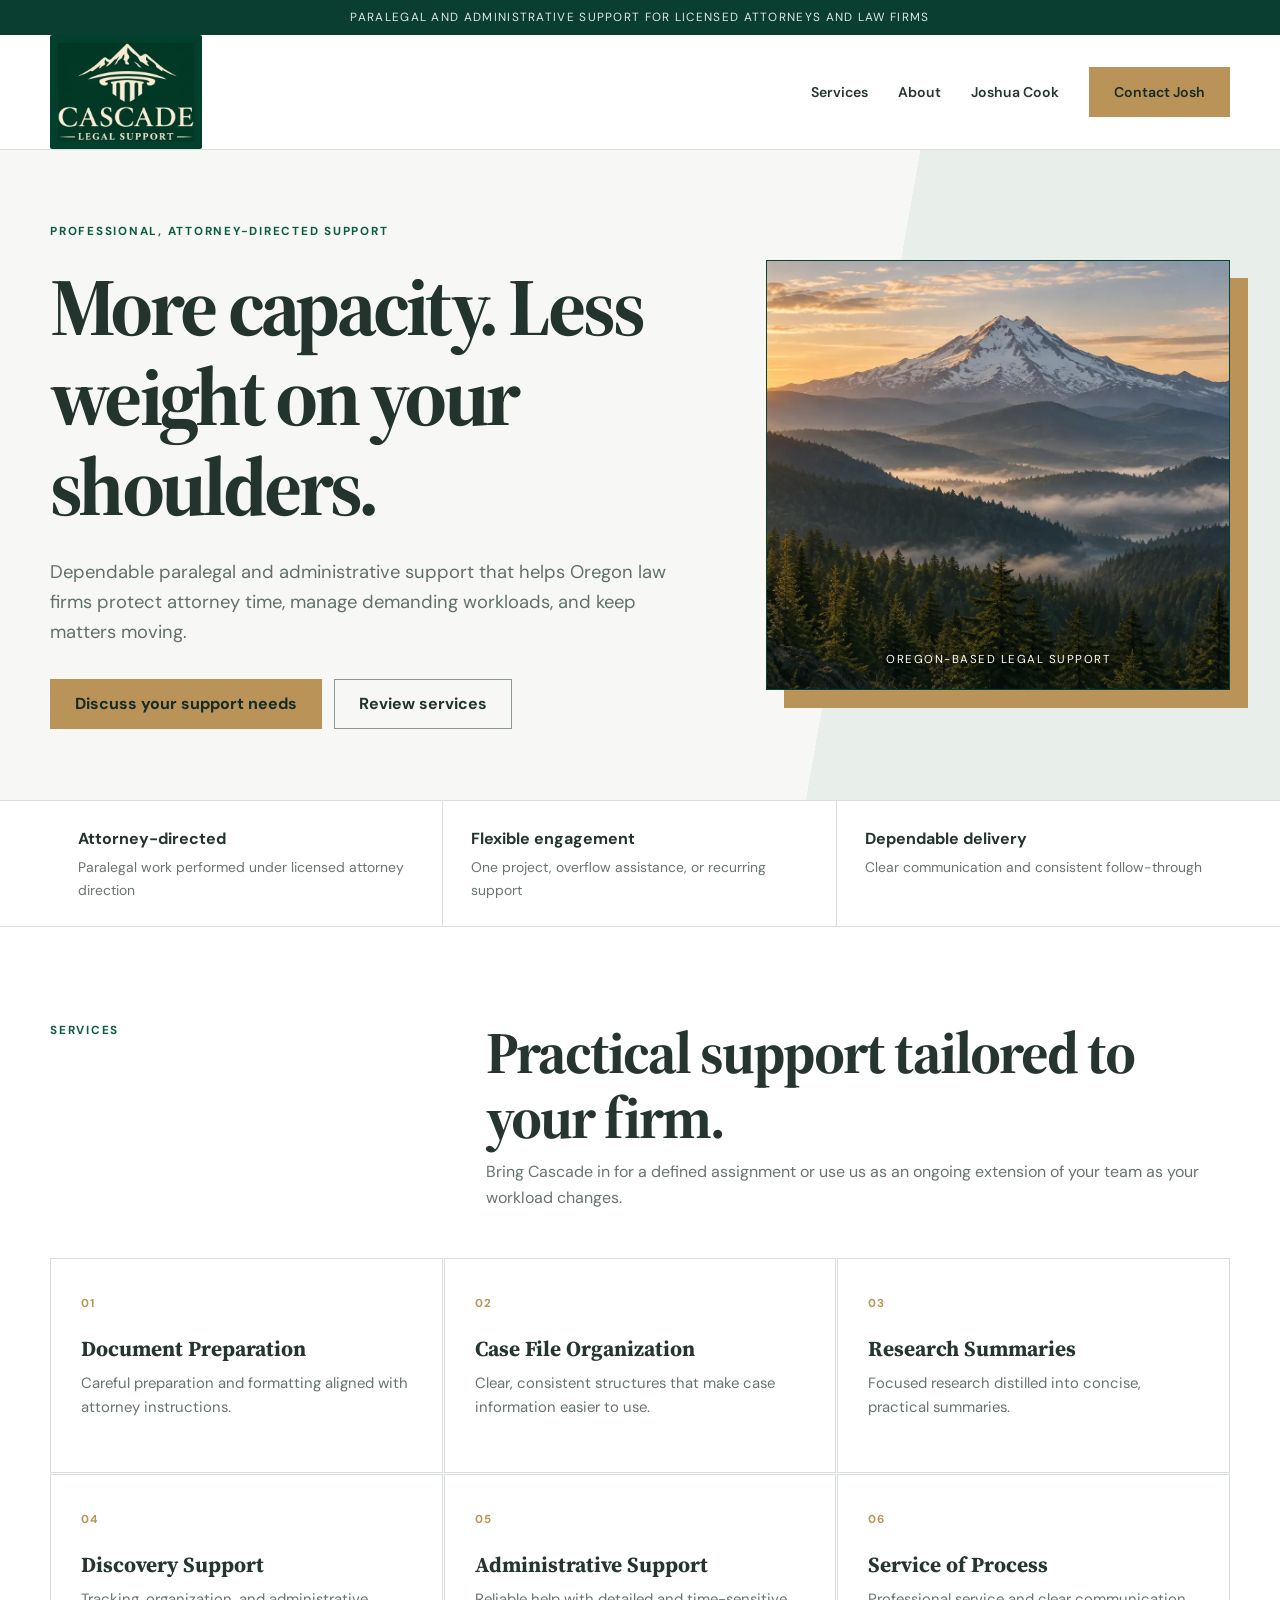
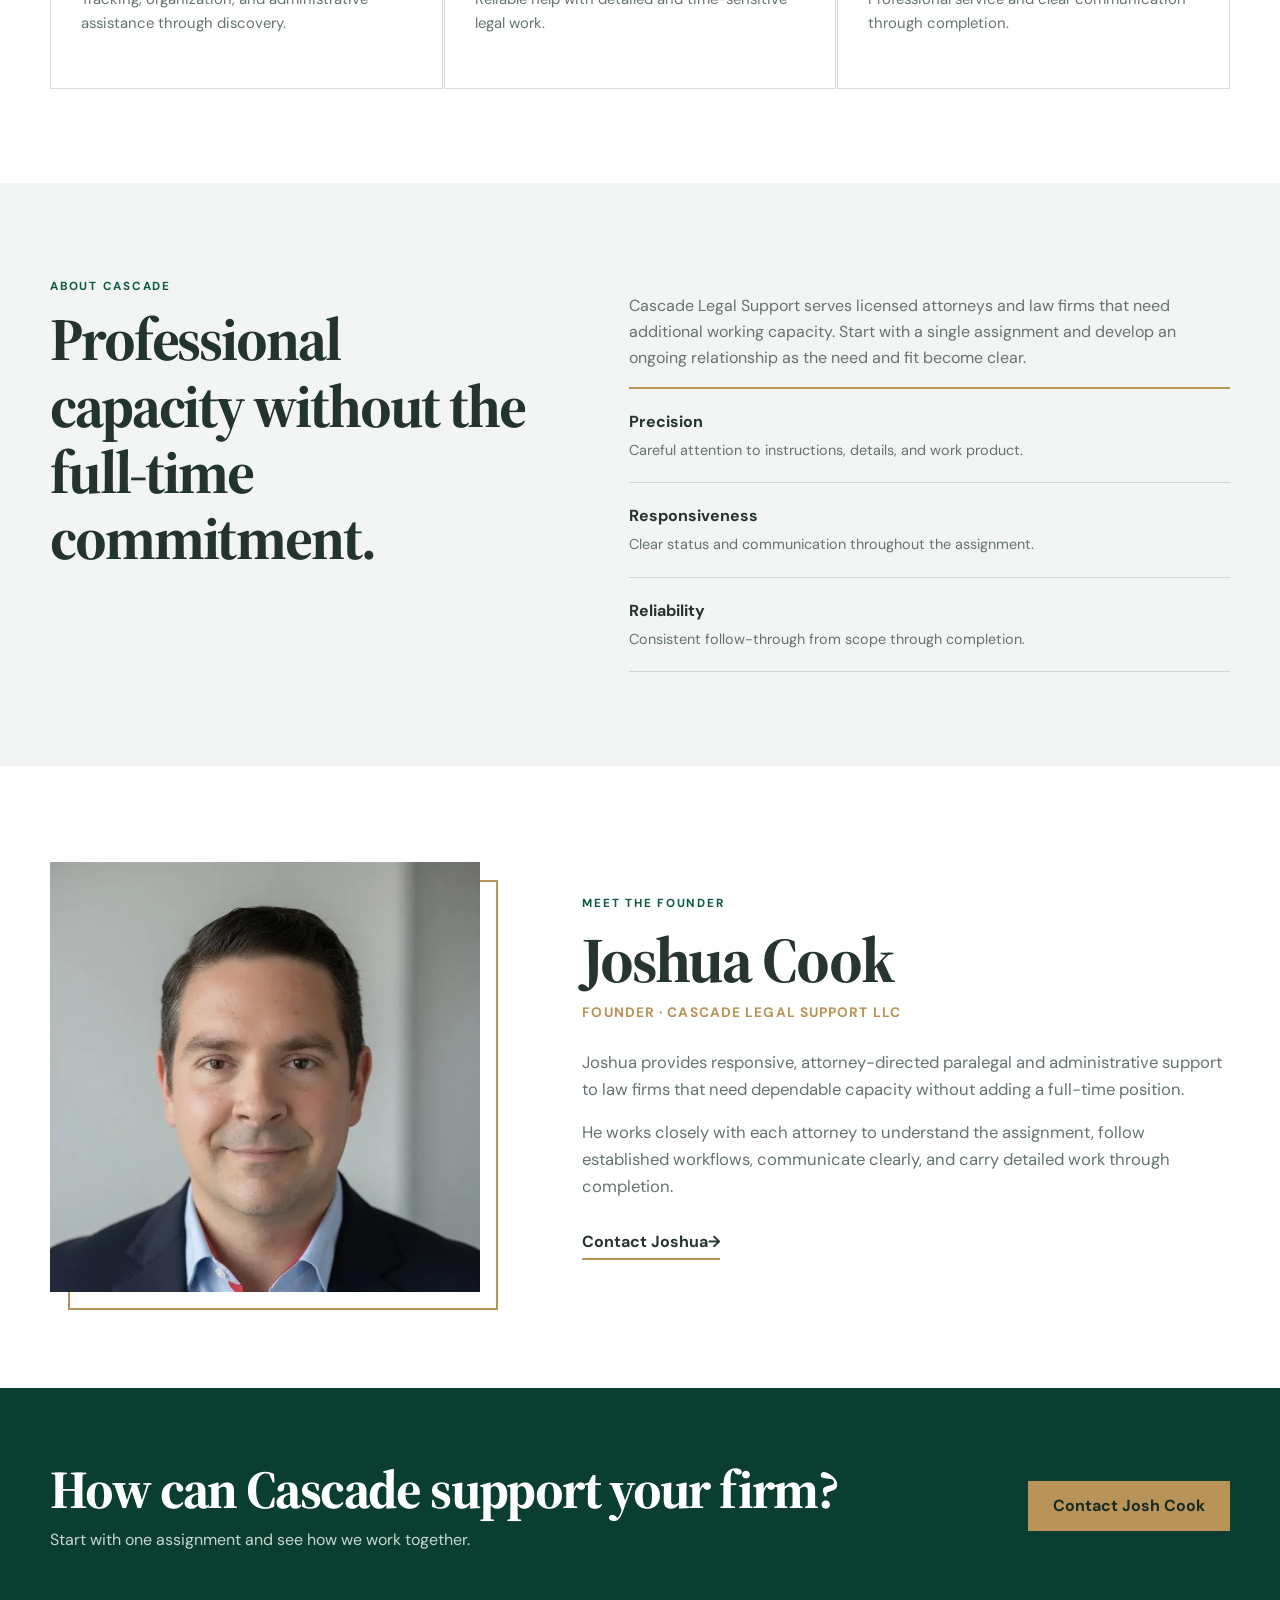
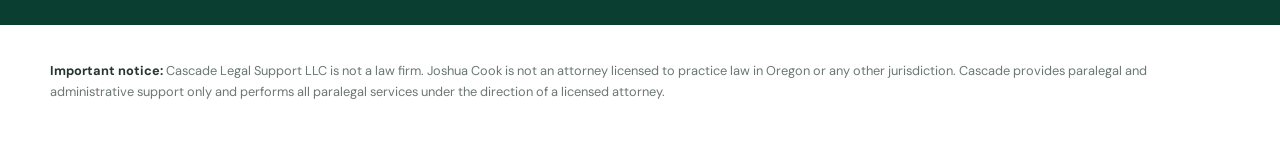
==== index.html @ 1d8ca2cd "Add files via upload" ====
<!doctype html>
<html lang="en">
<head>
  <meta charset="utf-8">
  <meta name="viewport" content="width=device-width,initial-scale=1">
  <title>Cascade Legal Support | Oregon Paralegal Support</title>
  <meta name="description" content="Dependable paralegal and administrative support for licensed Oregon attorneys and law firms.">
  <link rel="icon" type="image/webp" href="assets/cascade-original-logo-cropped.webp">
  <link rel="stylesheet" href="fresh.css?v=20260924b">
</head>
<body class="t1 production" data-theme="1">
  <div id="app"></div>
  <script src="fresh.js?v=20260924b"></script>
</body>
</html>
---- fresh.css ----
@import url('https://fonts.googleapis.com/css2?family=DM+Sans:wght@400;500;600;700&family=Manrope:wght@400;500;600;700&family=Merriweather:wght@400;700&family=Source+Serif+4:opsz,wght@8..60,500;600&display=swap');
*{box-sizing:border-box}html{scroll-behavior:smooth}body{margin:0;background:var(--bg);color:var(--ink);font:16px/1.62 var(--sans);-webkit-font-smoothing:antialiased}.wrap{width:min(1180px,calc(100% - 44px));margin:auto}a{color:inherit}.picker{position:fixed;z-index:50;right:18px;bottom:18px;display:flex;gap:3px;padding:6px;background:#fff;border:1px solid #cfd7d3;box-shadow:0 10px 28px #162b2430}.picker a{width:35px;height:35px;display:grid;place-items:center;text-decoration:none;font-size:.75rem;font-weight:700;color:#26332f}.picker .active{background:var(--accent);color:var(--buttonText)}.topline{background:var(--top);color:var(--topText);font-size:.74rem;letter-spacing:.11em;text-transform:uppercase;text-align:center;padding:8px 16px}.site-header{background:var(--header);color:var(--headerText);border-bottom:1px solid var(--line)}nav{min-height:102px;display:flex;align-items:center;justify-content:space-between;gap:32px}.brand{display:flex;align-items:center;gap:16px;text-decoration:none}.brand img{width:78px;height:76px;object-fit:cover;display:block}.brand-copy strong{display:block;font:600 1.22rem/1.1 var(--serif);letter-spacing:-.01em}.brand-copy span{display:block;margin-top:5px;font-size:.67rem;letter-spacing:.13em;text-transform:uppercase;color:var(--brandSub)}.navlinks{display:flex;align-items:center;gap:30px}.navlinks a{text-decoration:none;font-size:.88rem;font-weight:600}.button{display:inline-flex;align-items:center;justify-content:center;min-height:50px;padding:0 24px;background:var(--accent);color:var(--buttonText);text-decoration:none;font-weight:700;border:1px solid var(--accent);border-radius:var(--radius)}.button.secondary{background:transparent;color:inherit;border-color:var(--secondaryBorder)}.hero{position:relative;overflow:hidden;background:var(--hero);color:var(--heroText);border-bottom:1px solid var(--line)}.hero-grid{min-height:650px;display:grid;grid-template-columns:1.16fr .84fr;gap:76px;align-items:center}.eyebrow{font-size:.73rem;letter-spacing:.15em;text-transform:uppercase;font-weight:700;color:var(--eyebrow)}h1,h2,h3{margin:0;line-height:1.1}h1,h2{font-family:var(--serif)}h1{font-size:clamp(3.1rem,6.4vw,6rem);letter-spacing:-.045em;margin:20px 0 27px;max-width:830px}.hero-copy p{font-size:1.15rem;color:var(--heroMuted);max-width:650px;margin:0 0 31px}.actions{display:flex;gap:12px;flex-wrap:wrap}.brand-panel{position:relative;background:var(--panel);border:1px solid var(--panelBorder);min-height:430px;display:flex;align-items:center;justify-content:center;padding:45px;border-radius:var(--panelRadius);box-shadow:var(--panelShadow)}.brand-panel img{width:min(310px,85%);height:auto;display:block;box-shadow:var(--logoShadow)}.brand-panel:after{content:var(--panelLabel);position:absolute;left:26px;right:26px;bottom:20px;text-align:center;color:var(--panelText);font-size:.72rem;letter-spacing:.13em;text-transform:uppercase}.trust{background:var(--trustBg);color:var(--trustText);border-bottom:1px solid var(--line)}.trust-grid{display:grid;grid-template-columns:repeat(3,1fr)}.trust-item{padding:25px 28px;border-right:1px solid var(--trustLine)}.trust-item:last-child{border:0}.trust-item strong{display:block;font-size:1rem}.trust-item span{display:block;margin-top:4px;font-size:.87rem;color:var(--trustMuted)}section.content{padding:94px 0}.section-head{display:grid;grid-template-columns:.66fr 1.34fr;gap:70px;margin-bottom:48px}.section-head h2{font-size:clamp(2.45rem,4.6vw,4.35rem);letter-spacing:-.035em}.section-head p{color:var(--muted);margin:8px 0 0}.services{display:grid;grid-template-columns:repeat(3,1fr);gap:var(--gap)}.service{background:var(--card);border:1px solid var(--cardBorder);padding:30px;min-height:215px;border-radius:var(--cardRadius);box-shadow:var(--cardShadow)}.service small{font-size:.72rem;font-weight:700;letter-spacing:.08em;color:var(--accent)}.service h3{font-family:var(--serif);font-size:1.34rem;margin:22px 0 10px}.service p{margin:0;color:var(--muted);font-size:.93rem}.about{background:var(--aboutBg);color:var(--aboutText)}.about-grid{display:grid;grid-template-columns:.9fr 1.1fr;gap:88px;align-items:start}.about h2{font-size:clamp(2.55rem,4.7vw,4.45rem);letter-spacing:-.035em;margin-top:10px}.about p{color:var(--aboutMuted)}.principles{border-top:2px solid var(--accent)}.principle{padding:20px 0;border-bottom:1px solid var(--aboutLine)}.principle strong{display:block}.principle span{display:block;margin-top:4px;color:var(--aboutMuted);font-size:.9rem}.cta{background:var(--ctaBg);color:var(--ctaText);padding:72px 0}.cta-grid{display:grid;grid-template-columns:1fr auto;gap:50px;align-items:center}.cta h2{font-size:clamp(2.35rem,4.2vw,4.05rem);letter-spacing:-.03em}.cta p{color:var(--ctaMuted);margin:8px 0 0}footer{background:var(--footerBg);color:var(--footerText);padding:36px 0 60px;font-size:.8rem}footer strong{color:var(--footerStrong)}
body.t1{--sans:'DM Sans',sans-serif;--serif:'Source Serif 4',serif;--bg:#fff;--ink:#26352f;--muted:#66746f;--accent:#ba9358;--buttonText:#152b24;--top:#0a3e30;--topText:#dbe8e3;--header:#fff;--headerText:#26352f;--brandSub:#64736d;--line:#d9e0dc;--hero:linear-gradient(100deg,#f7f8f6 0 66%,#e8efeb 66%);--heroText:#23332d;--heroMuted:#61706b;--eyebrow:#0b5b45;--secondaryBorder:#8a9792;--panel:#0a3e30;--panelBorder:#0a3e30;--panelText:#dbe6e1;--panelRadius:0;--panelShadow:18px 18px 0 #ba9358;--logoShadow:none;--panelLabel:'Oregon-based legal support';--trustBg:#fff;--trustText:#23332d;--trustMuted:#68756f;--trustLine:#d9e0dc;--gap:1px;--card:#fff;--cardBorder:#d8dfdb;--cardRadius:0;--cardShadow:none;--aboutBg:#f2f5f3;--aboutText:#23332d;--aboutMuted:#65736d;--aboutLine:#ced8d3;--ctaBg:#0a3e30;--ctaText:#fff;--ctaMuted:#c7d8d1;--footerBg:#fff;--footerText:#6b7772;--footerStrong:#26352f}
body.t2{--sans:'Manrope',sans-serif;--serif:'Merriweather',serif;--bg:#f7f5ef;--ink:#293536;--muted:#687576;--accent:#c46f3f;--buttonText:#fff;--top:#27383b;--topText:#e7eceb;--header:#f7f5ef;--headerText:#293536;--brandSub:#6d7978;--line:#d7d5cd;--hero:#f7f5ef;--heroText:#293536;--heroMuted:#687576;--eyebrow:#a4512e;--secondaryBorder:#687576;--panel:#e3ebe7;--panelBorder:#c7d3cd;--panelText:#465b56;--panelRadius:120px 120px 8px 8px;--panelShadow:none;--logoShadow:0 22px 48px #29353622;--panelLabel:'Rooted in the Northwest';--trustBg:#27383b;--trustText:#fff;--trustMuted:#cbd5d3;--trustLine:#536264;--gap:18px;--card:#fff;--cardBorder:#dddcd5;--cardRadius:10px;--cardShadow:0 9px 25px #2836370b;--aboutBg:#e3ebe7;--aboutText:#293536;--aboutMuted:#5e706b;--aboutLine:#bbc9c3;--ctaBg:#c46f3f;--ctaText:#fff;--ctaMuted:#f4ddd1;--footerBg:#f7f5ef;--footerText:#6b7774;--footerStrong:#293536}
body.t3{--sans:'DM Sans',sans-serif;--serif:'Merriweather',serif;--bg:#fff;--ink:#182d40;--muted:#657483;--accent:#2d678e;--buttonText:#fff;--top:#162c40;--topText:#d9e5ee;--header:#fff;--headerText:#182d40;--brandSub:#687988;--line:#d7e0e6;--hero:linear-gradient(135deg,#eef4f7 0%,#fff 72%);--heroText:#182d40;--heroMuted:#607383;--eyebrow:#2d678e;--secondaryBorder:#7e909e;--panel:#fff;--panelBorder:#ccd9e1;--panelText:#617585;--panelRadius:4px;--panelShadow:0 22px 55px #18364e1b;--logoShadow:none;--panelLabel:'Clear guidance. Reliable follow-through.';--trustBg:#162c40;--trustText:#fff;--trustMuted:#c5d4df;--trustLine:#405466;--gap:16px;--card:#fff;--cardBorder:#d3dfe6;--cardRadius:4px;--cardShadow:none;--aboutBg:#eef4f7;--aboutText:#182d40;--aboutMuted:#607383;--aboutLine:#cad9e2;--ctaBg:#2d678e;--ctaText:#fff;--ctaMuted:#d2e3ed;--footerBg:#fff;--footerText:#677785;--footerStrong:#182d40}
body.t4{--sans:'Manrope',sans-serif;--serif:'Source Serif 4',serif;--bg:#fafafa;--ink:#252b2b;--muted:#68706f;--accent:#126453;--buttonText:#fff;--top:#202625;--topText:#e1e5e3;--header:#fff;--headerText:#252b2b;--brandSub:#69716f;--line:#dcdedd;--hero:#fff;--heroText:#252b2b;--heroMuted:#69716f;--eyebrow:#126453;--secondaryBorder:#7a8280;--panel:#f0f2f1;--panelBorder:#d8dcda;--panelText:#53605c;--panelRadius:0;--panelShadow:none;--logoShadow:0 0 0 18px #fff,0 0 0 19px #ced5d1;--panelLabel:'Independent support for licensed attorneys';--trustBg:#f0f2f1;--trustText:#283230;--trustMuted:#66716e;--trustLine:#d4d9d6;--gap:0;--card:#fff;--cardBorder:#d9dddb;--cardRadius:0;--cardShadow:none;--aboutBg:#202625;--aboutText:#fff;--aboutMuted:#c6ceca;--aboutLine:#4d5653;--ctaBg:#126453;--ctaText:#fff;--ctaMuted:#c7dfd8;--footerBg:#fff;--footerText:#69716f;--footerStrong:#252b2b}
body.t5{--sans:'DM Sans',sans-serif;--serif:'Merriweather',serif;--bg:#fffaf0;--ink:#40392f;--muted:#746c60;--accent:#a85b33;--buttonText:#fff;--top:#4a443a;--topText:#ede9e0;--header:#fffaf0;--headerText:#40392f;--brandSub:#756e63;--line:#ded7c9;--hero:linear-gradient(90deg,#fffaf0 0 58%,#ece2ce 58%);--heroText:#40392f;--heroMuted:#70685d;--eyebrow:#925033;--secondaryBorder:#8e8577;--panel:#4a443a;--panelBorder:#4a443a;--panelText:#ece6db;--panelRadius:2px;--panelShadow:14px 14px 0 #a85b33;--logoShadow:none;--panelLabel:'Serving Oregon law firms';--trustBg:#fffaf0;--trustText:#40392f;--trustMuted:#746c60;--trustLine:#ded7c9;--gap:15px;--card:#fff;--cardBorder:#ded7c9;--cardRadius:2px;--cardShadow:none;--aboutBg:#ece2ce;--aboutText:#40392f;--aboutMuted:#70685d;--aboutLine:#d0c3aa;--ctaBg:#4a443a;--ctaText:#fff;--ctaMuted:#ddd5c8;--footerBg:#fffaf0;--footerText:#746c60;--footerStrong:#40392f}
body.t6{--sans:'Manrope',sans-serif;--serif:'Source Serif 4',serif;--bg:#f4f6f5;--ink:#263734;--muted:#667671;--accent:#33765f;--buttonText:#fff;--top:#31433f;--topText:#e0e8e5;--header:#f4f6f5;--headerText:#263734;--brandSub:#697872;--line:#d5ddda;--hero:linear-gradient(145deg,#f4f6f5,#e6ece9);--heroText:#263734;--heroMuted:#657670;--eyebrow:#33765f;--secondaryBorder:#7e8e88;--panel:#d8e2dd;--panelBorder:#bdcbc4;--panelText:#536760;--panelRadius:50% 50% 3px 3px;--panelShadow:none;--logoShadow:0 20px 45px #26373425;--panelLabel:'Precision • responsiveness • discretion';--trustBg:#fff;--trustText:#263734;--trustMuted:#667671;--trustLine:#d8dfdc;--gap:20px;--card:#fff;--cardBorder:#d6dedb;--cardRadius:14px;--cardShadow:0 8px 20px #2637340b;--aboutBg:#31433f;--aboutText:#fff;--aboutMuted:#c8d4d0;--aboutLine:#60716c;--ctaBg:#33765f;--ctaText:#fff;--ctaMuted:#d2e2dc;--footerBg:#f4f6f5;--footerText:#667671;--footerStrong:#263734}
body.t7{--sans:'DM Sans',sans-serif;--serif:'Source Serif 4',serif;--bg:#fff;--ink:#1f2926;--muted:#65706c;--accent:#0b4838;--buttonText:#fff;--top:#0b4838;--topText:#dfe9e5;--header:#fff;--headerText:#1f2926;--brandSub:#67736f;--line:#d9deda;--hero:#fff;--heroText:#1f2926;--heroMuted:#65706c;--eyebrow:#0b4838;--secondaryBorder:#818a87;--panel:#fff;--panelBorder:#d9deda;--panelText:#65706c;--panelRadius:0;--panelShadow:none;--logoShadow:none;--panelLabel:'Cascade Legal Support LLC';--trustBg:#0b4838;--trustText:#fff;--trustMuted:#c9dad4;--trustLine:#3d6a5e;--gap:1px;--card:#fff;--cardBorder:#d9deda;--cardRadius:0;--cardShadow:none;--aboutBg:#f2f4f3;--aboutText:#1f2926;--aboutMuted:#65706c;--aboutLine:#d1d8d4;--ctaBg:#1f2926;--ctaText:#fff;--ctaMuted:#ccd3d0;--footerBg:#fff;--footerText:#65706c;--footerStrong:#1f2926}
body.t8{--sans:'Manrope',sans-serif;--serif:'Merriweather',serif;--bg:#f7f9fb;--ink:#20323b;--muted:#63737c;--accent:#285f79;--buttonText:#fff;--top:#173f4d;--topText:#dce9ee;--header:#fff;--headerText:#20323b;--brandSub:#687982;--line:#d2dde2;--hero:linear-gradient(135deg,#f7f9fb,#e8f0f3);--heroText:#20323b;--heroMuted:#60737d;--eyebrow:#285f79;--secondaryBorder:#718995;--panel:#dce9ee;--panelBorder:#afc5ce;--panelText:#fff;--panelRadius:5px;--panelShadow:16px 16px 0 #173f4d;--logoShadow:none;--panelLabel:'Mount Hood • Oregon';--trustBg:#173f4d;--trustText:#fff;--trustMuted:#c6d9e0;--trustLine:#446875;--gap:16px;--card:#fff;--cardBorder:#d1dde2;--cardRadius:5px;--cardShadow:0 10px 28px #173f4d0d;--aboutBg:#e8f0f3;--aboutText:#20323b;--aboutMuted:#60737d;--aboutLine:#c3d3da;--profileBg:#f7f9fb;--ctaBg:#285f79;--ctaText:#fff;--ctaMuted:#d6e7ee;--footerBg:#fff;--footerText:#687982;--footerStrong:#20323b}
body.t2 .hero-grid{grid-template-columns:1fr 1fr}body.t3 .hero-grid{grid-template-columns:1.05fr .95fr}body.t4 .hero-grid{grid-template-columns:1.35fr .65fr}body.t5 .hero-grid{grid-template-columns:1.1fr .9fr}body.t6 .hero-grid{grid-template-columns:1fr 1fr}body.t7 .hero-grid{grid-template-columns:1.3fr .7fr}body.t8 .hero-grid{grid-template-columns:1.05fr .95fr}body.t4 h1,body.t7 h1{font-size:clamp(3.4rem,7vw,6.6rem)}body.t4 .brand-panel,body.t8 .brand-panel{min-height:480px}body.t7 .brand-panel img{width:min(360px,95%)}
@media(max-width:840px){.navlinks>a:not(.button){display:none}.brand-copy{display:none}.hero-grid,.section-head,.about-grid,.cta-grid{grid-template-columns:1fr}.hero-grid{padding:75px 0}.brand-panel{min-height:380px}.services{grid-template-columns:1fr 1fr}.trust-grid{grid-template-columns:1fr}.trust-item{border-right:0;border-bottom:1px solid var(--trustLine)}}@media(max-width:560px){.wrap{width:calc(100% - 28px)}.services{grid-template-columns:1fr}.brand img{width:66px;height:64px}h1{font-size:3.15rem}.picker{right:10px;bottom:10px}.picker a{width:30px;height:30px}}

/* Updated Cascade identity and founder profile */
.brand{gap:0}.brand img{width:270px;height:auto;object-fit:contain}.brand-copy{display:none}.mark-shell{width:min(360px,92%);aspect-ratio:1.1;display:grid;place-items:center;padding:30px;background:#fff;border-radius:50%;box-shadow:var(--logoShadow)}.brand-panel .mark-shell img{width:100%;height:auto;box-shadow:none}.profile{padding:96px 0;background:var(--profileBg,var(--bg));color:var(--ink)}.profile-grid{display:grid;grid-template-columns:minmax(280px,430px) 1fr;gap:clamp(54px,8vw,110px);align-items:center}.portrait-wrap{position:relative}.portrait-wrap:after{content:'';position:absolute;inset:18px -18px -18px 18px;border:2px solid var(--accent);z-index:0}.portrait-wrap img{position:relative;z-index:1;width:100%;aspect-ratio:1;object-fit:cover;display:block}.profile h2{font-size:clamp(2.8rem,5vw,4.8rem);letter-spacing:-.035em;margin:12px 0 6px}.profile .role{margin:0 0 25px;color:var(--accent);font-weight:700;font-size:.86rem;letter-spacing:.08em;text-transform:uppercase}.profile-copy>p:not(.role){max-width:650px;color:var(--muted);font-size:1.04rem}.text-link{display:inline-flex;margin-top:12px;color:var(--ink);font-weight:700;text-decoration:none;border-bottom:2px solid var(--accent);padding-bottom:3px}
body.t1 .brand img{width:152px;border-radius:2px}
@media(max-width:840px){.profile-grid{grid-template-columns:1fr;gap:52px}.portrait-wrap{max-width:430px}}
@media(max-width:560px){.brand img{width:205px;height:auto}.navlinks .button{padding:0 14px;min-height:44px}.site-header nav{gap:12px}.mark-shell{padding:22px}}
@media(max-width:560px){body.t1 .brand img{width:128px}}

/* Cascade landscape hero photography */
.brand-panel.photo-panel{padding:0;overflow:hidden;isolation:isolate}.brand-panel.photo-panel:before{content:'';position:absolute;z-index:1;inset:45% 0 0;background:linear-gradient(transparent,rgba(7,25,20,.48));pointer-events:none}.brand-panel.photo-panel:after{z-index:2;color:#fff;text-shadow:0 1px 12px rgba(0,0,0,.8)}.brand-panel .hero-photo{position:absolute;inset:0;width:100%;height:100%;object-fit:cover;box-shadow:none;transition:transform .6s ease}.brand-panel.photo-panel:hover .hero-photo{transform:scale(1.025)}
@media(prefers-reduced-motion:reduce){.brand-panel .hero-photo{transition:none}.brand-panel.photo-panel:hover .hero-photo{transform:none}}
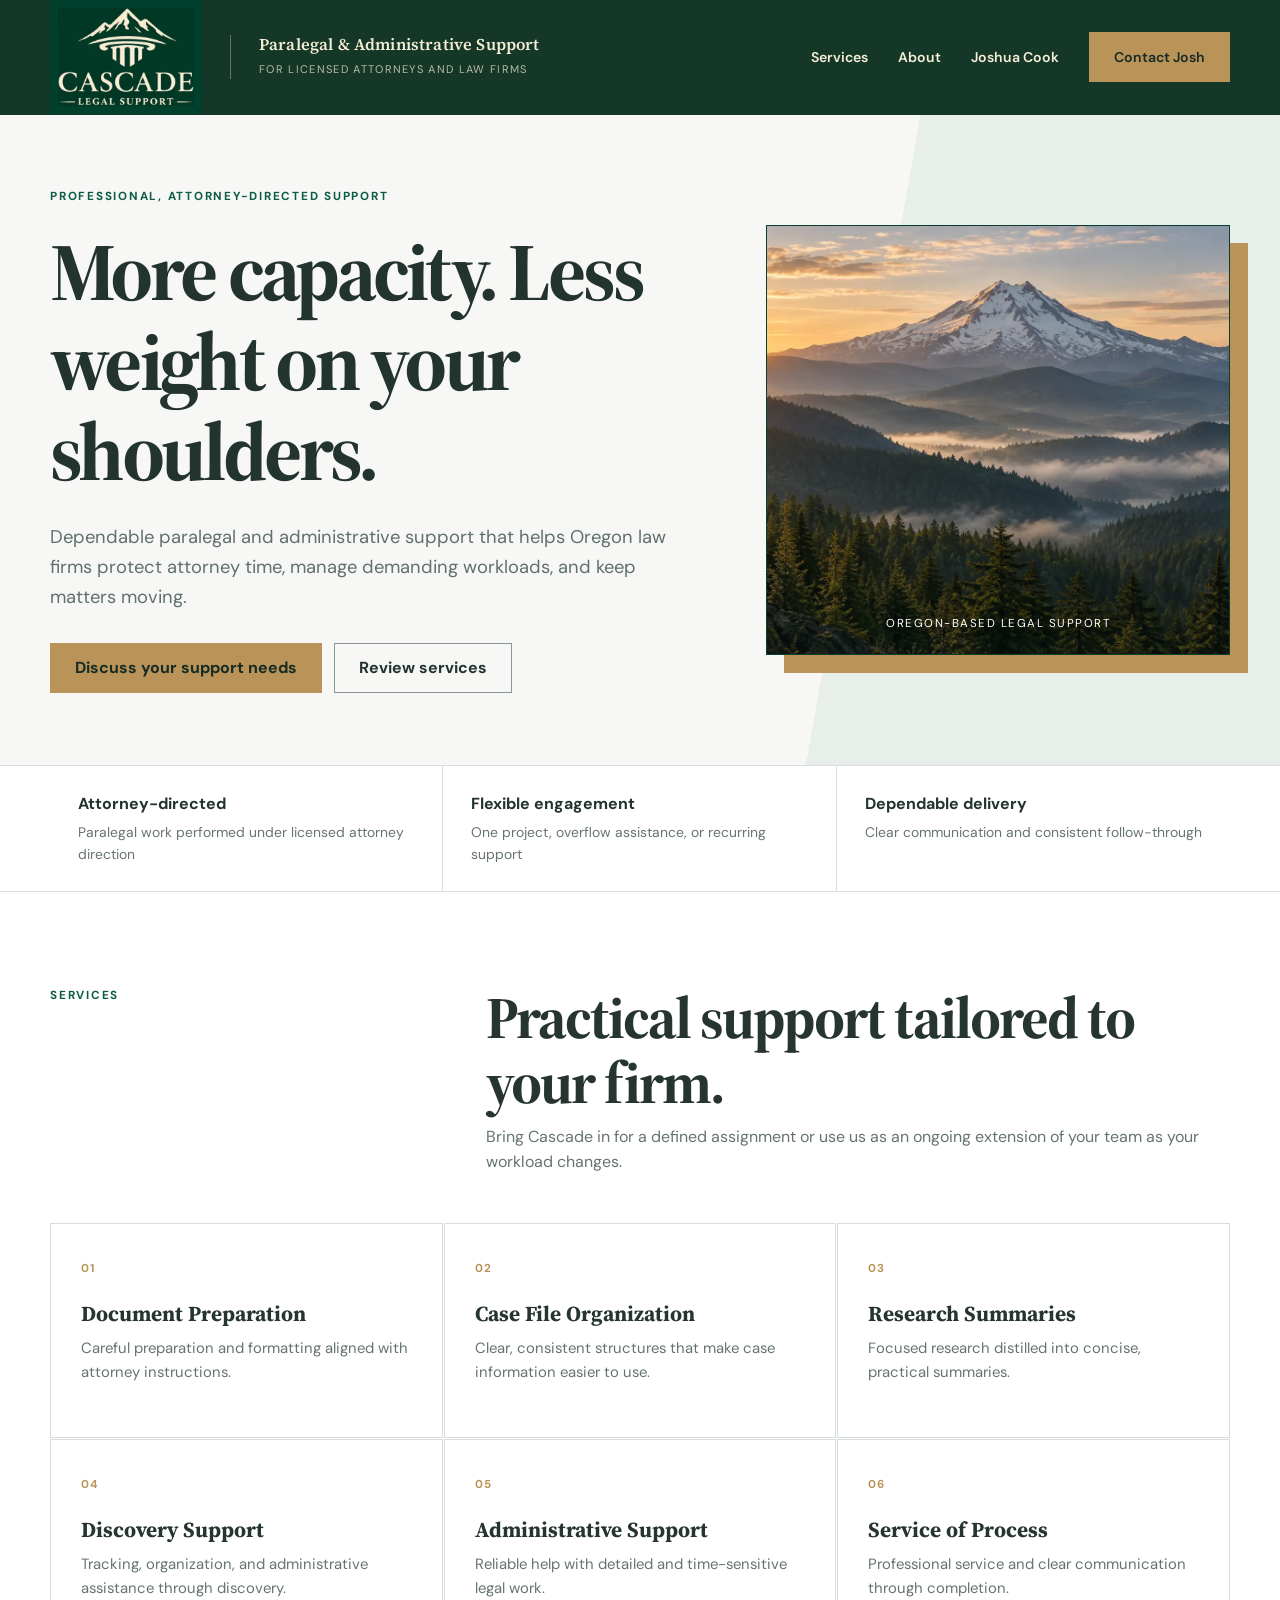
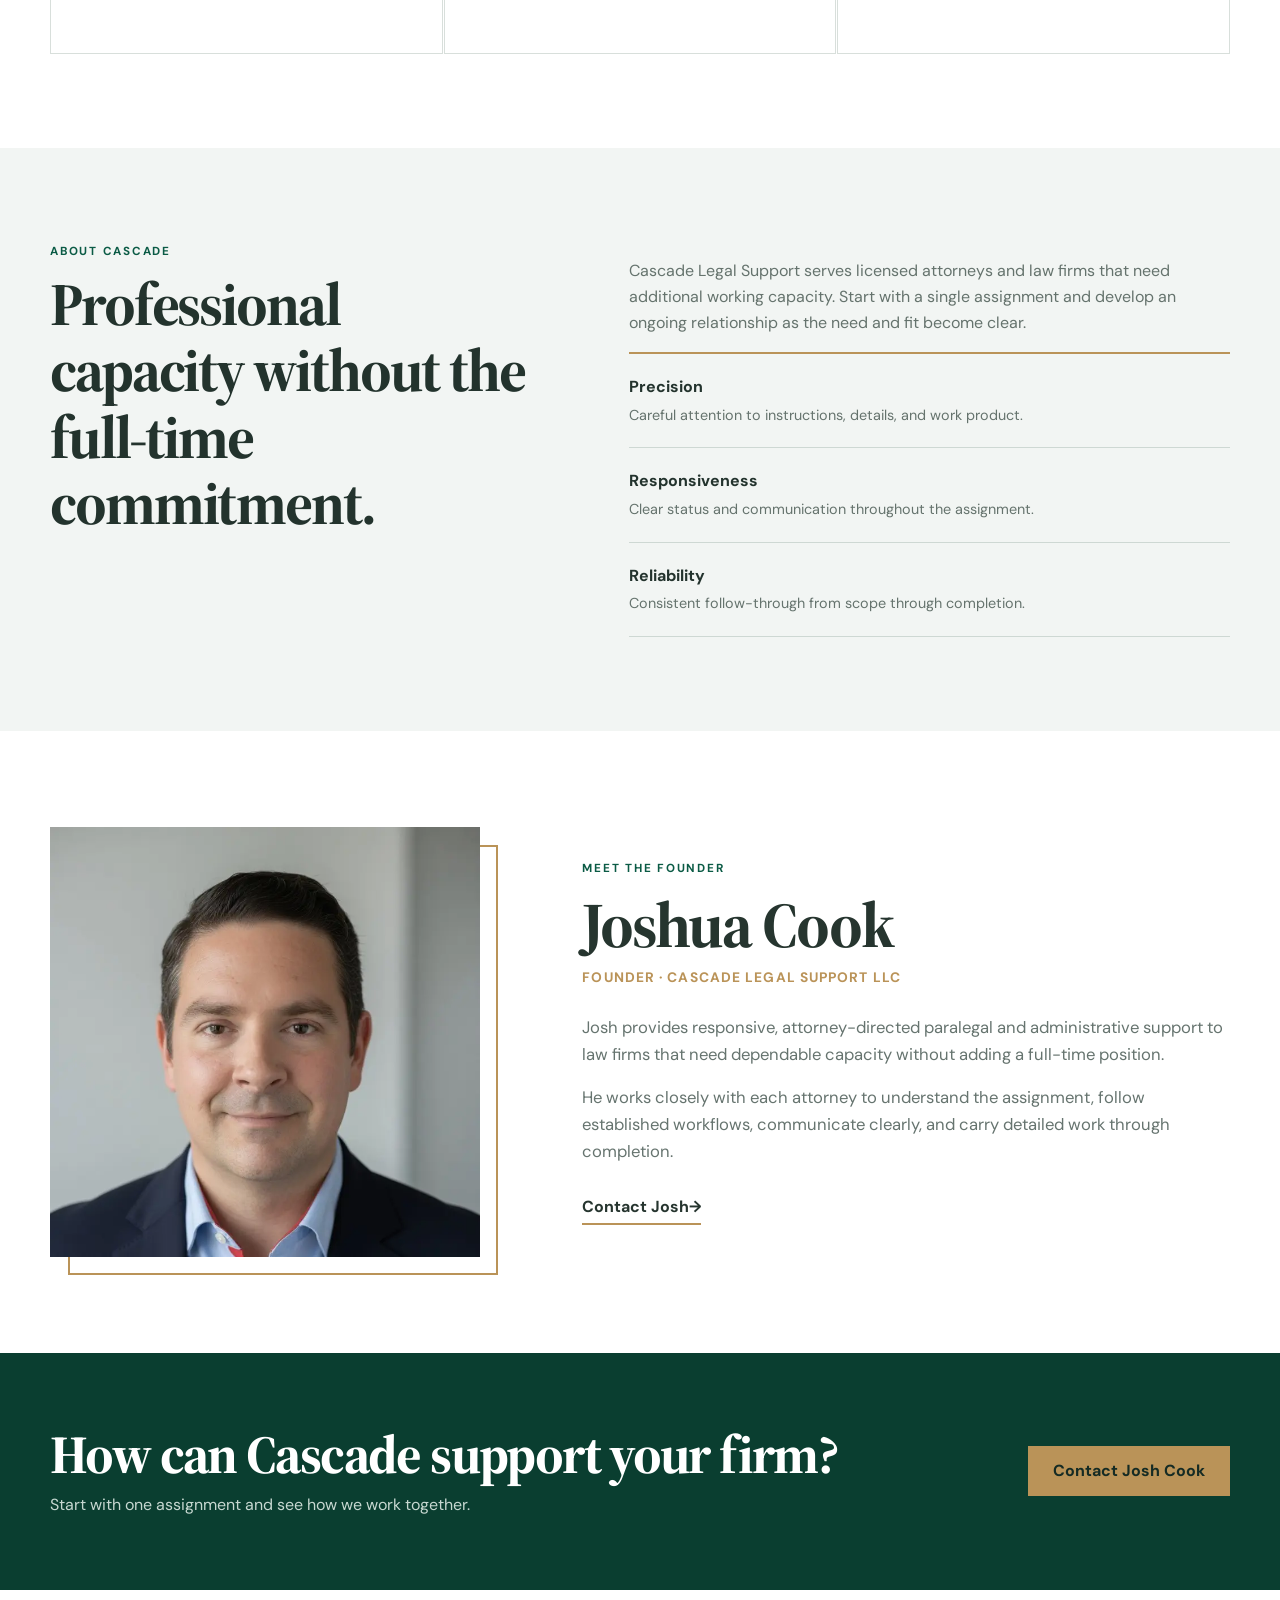
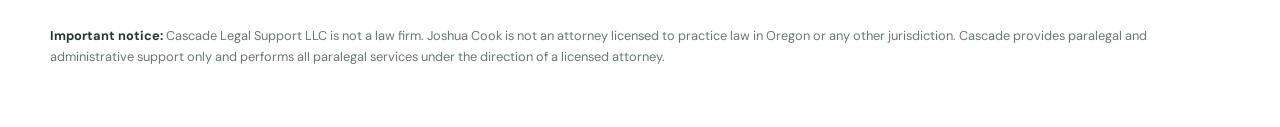
==== commit c2a318fa: "Add files via upload" ====
--- a/index.html
+++ b/index.html
@@ -6,10 +6,10 @@
   <title>Cascade Legal Support | Oregon Paralegal Support</title>
   <meta name="description" content="Dependable paralegal and administrative support for licensed Oregon attorneys and law firms.">
   <link rel="icon" type="image/webp" href="assets/cascade-original-logo-cropped.webp">
-  <link rel="stylesheet" href="fresh.css?v=20260924b">
+  <link rel="stylesheet" href="fresh.css?v=20260925b">
 </head>
 <body class="t1 production" data-theme="1">
   <div id="app"></div>
-  <script src="fresh.js?v=20260924b"></script>
+  <script src="fresh.js?v=20260925b"></script>
 </body>
 </html>
--- a/fresh.css
+++ b/fresh.css
@@ -1,6 +1,6 @@
 @import url('https://fonts.googleapis.com/css2?family=DM+Sans:wght@400;500;600;700&family=Manrope:wght@400;500;600;700&family=Merriweather:wght@400;700&family=Source+Serif+4:opsz,wght@8..60,500;600&display=swap');
 *{box-sizing:border-box}html{scroll-behavior:smooth}body{margin:0;background:var(--bg);color:var(--ink);font:16px/1.62 var(--sans);-webkit-font-smoothing:antialiased}.wrap{width:min(1180px,calc(100% - 44px));margin:auto}a{color:inherit}.picker{position:fixed;z-index:50;right:18px;bottom:18px;display:flex;gap:3px;padding:6px;background:#fff;border:1px solid #cfd7d3;box-shadow:0 10px 28px #162b2430}.picker a{width:35px;height:35px;display:grid;place-items:center;text-decoration:none;font-size:.75rem;font-weight:700;color:#26332f}.picker .active{background:var(--accent);color:var(--buttonText)}.topline{background:var(--top);color:var(--topText);font-size:.74rem;letter-spacing:.11em;text-transform:uppercase;text-align:center;padding:8px 16px}.site-header{background:var(--header);color:var(--headerText);border-bottom:1px solid var(--line)}nav{min-height:102px;display:flex;align-items:center;justify-content:space-between;gap:32px}.brand{display:flex;align-items:center;gap:16px;text-decoration:none}.brand img{width:78px;height:76px;object-fit:cover;display:block}.brand-copy strong{display:block;font:600 1.22rem/1.1 var(--serif);letter-spacing:-.01em}.brand-copy span{display:block;margin-top:5px;font-size:.67rem;letter-spacing:.13em;text-transform:uppercase;color:var(--brandSub)}.navlinks{display:flex;align-items:center;gap:30px}.navlinks a{text-decoration:none;font-size:.88rem;font-weight:600}.button{display:inline-flex;align-items:center;justify-content:center;min-height:50px;padding:0 24px;background:var(--accent);color:var(--buttonText);text-decoration:none;font-weight:700;border:1px solid var(--accent);border-radius:var(--radius)}.button.secondary{background:transparent;color:inherit;border-color:var(--secondaryBorder)}.hero{position:relative;overflow:hidden;background:var(--hero);color:var(--heroText);border-bottom:1px solid var(--line)}.hero-grid{min-height:650px;display:grid;grid-template-columns:1.16fr .84fr;gap:76px;align-items:center}.eyebrow{font-size:.73rem;letter-spacing:.15em;text-transform:uppercase;font-weight:700;color:var(--eyebrow)}h1,h2,h3{margin:0;line-height:1.1}h1,h2{font-family:var(--serif)}h1{font-size:clamp(3.1rem,6.4vw,6rem);letter-spacing:-.045em;margin:20px 0 27px;max-width:830px}.hero-copy p{font-size:1.15rem;color:var(--heroMuted);max-width:650px;margin:0 0 31px}.actions{display:flex;gap:12px;flex-wrap:wrap}.brand-panel{position:relative;background:var(--panel);border:1px solid var(--panelBorder);min-height:430px;display:flex;align-items:center;justify-content:center;padding:45px;border-radius:var(--panelRadius);box-shadow:var(--panelShadow)}.brand-panel img{width:min(310px,85%);height:auto;display:block;box-shadow:var(--logoShadow)}.brand-panel:after{content:var(--panelLabel);position:absolute;left:26px;right:26px;bottom:20px;text-align:center;color:var(--panelText);font-size:.72rem;letter-spacing:.13em;text-transform:uppercase}.trust{background:var(--trustBg);color:var(--trustText);border-bottom:1px solid var(--line)}.trust-grid{display:grid;grid-template-columns:repeat(3,1fr)}.trust-item{padding:25px 28px;border-right:1px solid var(--trustLine)}.trust-item:last-child{border:0}.trust-item strong{display:block;font-size:1rem}.trust-item span{display:block;margin-top:4px;font-size:.87rem;color:var(--trustMuted)}section.content{padding:94px 0}.section-head{display:grid;grid-template-columns:.66fr 1.34fr;gap:70px;margin-bottom:48px}.section-head h2{font-size:clamp(2.45rem,4.6vw,4.35rem);letter-spacing:-.035em}.section-head p{color:var(--muted);margin:8px 0 0}.services{display:grid;grid-template-columns:repeat(3,1fr);gap:var(--gap)}.service{background:var(--card);border:1px solid var(--cardBorder);padding:30px;min-height:215px;border-radius:var(--cardRadius);box-shadow:var(--cardShadow)}.service small{font-size:.72rem;font-weight:700;letter-spacing:.08em;color:var(--accent)}.service h3{font-family:var(--serif);font-size:1.34rem;margin:22px 0 10px}.service p{margin:0;color:var(--muted);font-size:.93rem}.about{background:var(--aboutBg);color:var(--aboutText)}.about-grid{display:grid;grid-template-columns:.9fr 1.1fr;gap:88px;align-items:start}.about h2{font-size:clamp(2.55rem,4.7vw,4.45rem);letter-spacing:-.035em;margin-top:10px}.about p{color:var(--aboutMuted)}.principles{border-top:2px solid var(--accent)}.principle{padding:20px 0;border-bottom:1px solid var(--aboutLine)}.principle strong{display:block}.principle span{display:block;margin-top:4px;color:var(--aboutMuted);font-size:.9rem}.cta{background:var(--ctaBg);color:var(--ctaText);padding:72px 0}.cta-grid{display:grid;grid-template-columns:1fr auto;gap:50px;align-items:center}.cta h2{font-size:clamp(2.35rem,4.2vw,4.05rem);letter-spacing:-.03em}.cta p{color:var(--ctaMuted);margin:8px 0 0}footer{background:var(--footerBg);color:var(--footerText);padding:36px 0 60px;font-size:.8rem}footer strong{color:var(--footerStrong)}
-body.t1{--sans:'DM Sans',sans-serif;--serif:'Source Serif 4',serif;--bg:#fff;--ink:#26352f;--muted:#66746f;--accent:#ba9358;--buttonText:#152b24;--top:#0a3e30;--topText:#dbe8e3;--header:#fff;--headerText:#26352f;--brandSub:#64736d;--line:#d9e0dc;--hero:linear-gradient(100deg,#f7f8f6 0 66%,#e8efeb 66%);--heroText:#23332d;--heroMuted:#61706b;--eyebrow:#0b5b45;--secondaryBorder:#8a9792;--panel:#0a3e30;--panelBorder:#0a3e30;--panelText:#dbe6e1;--panelRadius:0;--panelShadow:18px 18px 0 #ba9358;--logoShadow:none;--panelLabel:'Oregon-based legal support';--trustBg:#fff;--trustText:#23332d;--trustMuted:#68756f;--trustLine:#d9e0dc;--gap:1px;--card:#fff;--cardBorder:#d8dfdb;--cardRadius:0;--cardShadow:none;--aboutBg:#f2f5f3;--aboutText:#23332d;--aboutMuted:#65736d;--aboutLine:#ced8d3;--ctaBg:#0a3e30;--ctaText:#fff;--ctaMuted:#c7d8d1;--footerBg:#fff;--footerText:#6b7772;--footerStrong:#26352f}
+body.t1{--sans:'DM Sans',sans-serif;--serif:'Source Serif 4',serif;--bg:#fff;--ink:#26352f;--muted:#66746f;--accent:#ba9358;--buttonText:#152b24;--top:#153727;--topText:#f6efd8;--header:#153727;--headerText:#f6efd8;--brandSub:#f6efd8;--line:#d9e0dc;--hero:linear-gradient(100deg,#f7f8f6 0 66%,#e8efeb 66%);--heroText:#23332d;--heroMuted:#61706b;--eyebrow:#0b5b45;--secondaryBorder:#8a9792;--panel:#0a3e30;--panelBorder:#0a3e30;--panelText:#dbe6e1;--panelRadius:0;--panelShadow:18px 18px 0 #ba9358;--logoShadow:none;--panelLabel:'Oregon-based legal support';--trustBg:#fff;--trustText:#23332d;--trustMuted:#68756f;--trustLine:#d9e0dc;--gap:1px;--card:#fff;--cardBorder:#d8dfdb;--cardRadius:0;--cardShadow:none;--aboutBg:#f2f5f3;--aboutText:#23332d;--aboutMuted:#65736d;--aboutLine:#ced8d3;--ctaBg:#0a3e30;--ctaText:#fff;--ctaMuted:#c7d8d1;--footerBg:#fff;--footerText:#6b7772;--footerStrong:#26352f}
 body.t2{--sans:'Manrope',sans-serif;--serif:'Merriweather',serif;--bg:#f7f5ef;--ink:#293536;--muted:#687576;--accent:#c46f3f;--buttonText:#fff;--top:#27383b;--topText:#e7eceb;--header:#f7f5ef;--headerText:#293536;--brandSub:#6d7978;--line:#d7d5cd;--hero:#f7f5ef;--heroText:#293536;--heroMuted:#687576;--eyebrow:#a4512e;--secondaryBorder:#687576;--panel:#e3ebe7;--panelBorder:#c7d3cd;--panelText:#465b56;--panelRadius:120px 120px 8px 8px;--panelShadow:none;--logoShadow:0 22px 48px #29353622;--panelLabel:'Rooted in the Northwest';--trustBg:#27383b;--trustText:#fff;--trustMuted:#cbd5d3;--trustLine:#536264;--gap:18px;--card:#fff;--cardBorder:#dddcd5;--cardRadius:10px;--cardShadow:0 9px 25px #2836370b;--aboutBg:#e3ebe7;--aboutText:#293536;--aboutMuted:#5e706b;--aboutLine:#bbc9c3;--ctaBg:#c46f3f;--ctaText:#fff;--ctaMuted:#f4ddd1;--footerBg:#f7f5ef;--footerText:#6b7774;--footerStrong:#293536}
 body.t3{--sans:'DM Sans',sans-serif;--serif:'Merriweather',serif;--bg:#fff;--ink:#182d40;--muted:#657483;--accent:#2d678e;--buttonText:#fff;--top:#162c40;--topText:#d9e5ee;--header:#fff;--headerText:#182d40;--brandSub:#687988;--line:#d7e0e6;--hero:linear-gradient(135deg,#eef4f7 0%,#fff 72%);--heroText:#182d40;--heroMuted:#607383;--eyebrow:#2d678e;--secondaryBorder:#7e909e;--panel:#fff;--panelBorder:#ccd9e1;--panelText:#617585;--panelRadius:4px;--panelShadow:0 22px 55px #18364e1b;--logoShadow:none;--panelLabel:'Clear guidance. Reliable follow-through.';--trustBg:#162c40;--trustText:#fff;--trustMuted:#c5d4df;--trustLine:#405466;--gap:16px;--card:#fff;--cardBorder:#d3dfe6;--cardRadius:4px;--cardShadow:none;--aboutBg:#eef4f7;--aboutText:#182d40;--aboutMuted:#607383;--aboutLine:#cad9e2;--ctaBg:#2d678e;--ctaText:#fff;--ctaMuted:#d2e3ed;--footerBg:#fff;--footerText:#677785;--footerStrong:#182d40}
 body.t4{--sans:'Manrope',sans-serif;--serif:'Source Serif 4',serif;--bg:#fafafa;--ink:#252b2b;--muted:#68706f;--accent:#126453;--buttonText:#fff;--top:#202625;--topText:#e1e5e3;--header:#fff;--headerText:#252b2b;--brandSub:#69716f;--line:#dcdedd;--hero:#fff;--heroText:#252b2b;--heroMuted:#69716f;--eyebrow:#126453;--secondaryBorder:#7a8280;--panel:#f0f2f1;--panelBorder:#d8dcda;--panelText:#53605c;--panelRadius:0;--panelShadow:none;--logoShadow:0 0 0 18px #fff,0 0 0 19px #ced5d1;--panelLabel:'Independent support for licensed attorneys';--trustBg:#f0f2f1;--trustText:#283230;--trustMuted:#66716e;--trustLine:#d4d9d6;--gap:0;--card:#fff;--cardBorder:#d9dddb;--cardRadius:0;--cardShadow:none;--aboutBg:#202625;--aboutText:#fff;--aboutMuted:#c6ceca;--aboutLine:#4d5653;--ctaBg:#126453;--ctaText:#fff;--ctaMuted:#c7dfd8;--footerBg:#fff;--footerText:#69716f;--footerStrong:#252b2b}
@@ -14,9 +14,12 @@
 /* Updated Cascade identity and founder profile */
 .brand{gap:0}.brand img{width:270px;height:auto;object-fit:contain}.brand-copy{display:none}.mark-shell{width:min(360px,92%);aspect-ratio:1.1;display:grid;place-items:center;padding:30px;background:#fff;border-radius:50%;box-shadow:var(--logoShadow)}.brand-panel .mark-shell img{width:100%;height:auto;box-shadow:none}.profile{padding:96px 0;background:var(--profileBg,var(--bg));color:var(--ink)}.profile-grid{display:grid;grid-template-columns:minmax(280px,430px) 1fr;gap:clamp(54px,8vw,110px);align-items:center}.portrait-wrap{position:relative}.portrait-wrap:after{content:'';position:absolute;inset:18px -18px -18px 18px;border:2px solid var(--accent);z-index:0}.portrait-wrap img{position:relative;z-index:1;width:100%;aspect-ratio:1;object-fit:cover;display:block}.profile h2{font-size:clamp(2.8rem,5vw,4.8rem);letter-spacing:-.035em;margin:12px 0 6px}.profile .role{margin:0 0 25px;color:var(--accent);font-weight:700;font-size:.86rem;letter-spacing:.08em;text-transform:uppercase}.profile-copy>p:not(.role){max-width:650px;color:var(--muted);font-size:1.04rem}.text-link{display:inline-flex;margin-top:12px;color:var(--ink);font-weight:700;text-decoration:none;border-bottom:2px solid var(--accent);padding-bottom:3px}
 body.t1 .brand img{width:152px;border-radius:2px}
+body.t1 .site-header{border-bottom-color:#153727}
+.header-identity{display:flex;align-items:center;gap:28px;min-width:0}.header-tagline{padding-left:28px;border-left:1px solid rgba(246,239,216,.34);color:var(--headerText);white-space:nowrap}.header-tagline strong{display:block;font:600 1.03rem/1.25 var(--serif);letter-spacing:.01em}.header-tagline span{display:block;margin-top:5px;font-size:.69rem;letter-spacing:.12em;text-transform:uppercase;color:rgba(246,239,216,.72)}
 @media(max-width:840px){.profile-grid{grid-template-columns:1fr;gap:52px}.portrait-wrap{max-width:430px}}
 @media(max-width:560px){.brand img{width:205px;height:auto}.navlinks .button{padding:0 14px;min-height:44px}.site-header nav{gap:12px}.mark-shell{padding:22px}}
 @media(max-width:560px){body.t1 .brand img{width:128px}}
+@media(max-width:1060px){.header-tagline{display:none}.navlinks{gap:20px}}
 
 /* Cascade landscape hero photography */
 .brand-panel.photo-panel{padding:0;overflow:hidden;isolation:isolate}.brand-panel.photo-panel:before{content:'';position:absolute;z-index:1;inset:45% 0 0;background:linear-gradient(transparent,rgba(7,25,20,.48));pointer-events:none}.brand-panel.photo-panel:after{z-index:2;color:#fff;text-shadow:0 1px 12px rgba(0,0,0,.8)}.brand-panel .hero-photo{position:absolute;inset:0;width:100%;height:100%;object-fit:cover;box-shadow:none;transition:transform .6s ease}.brand-panel.photo-panel:hover .hero-photo{transform:scale(1.025)}
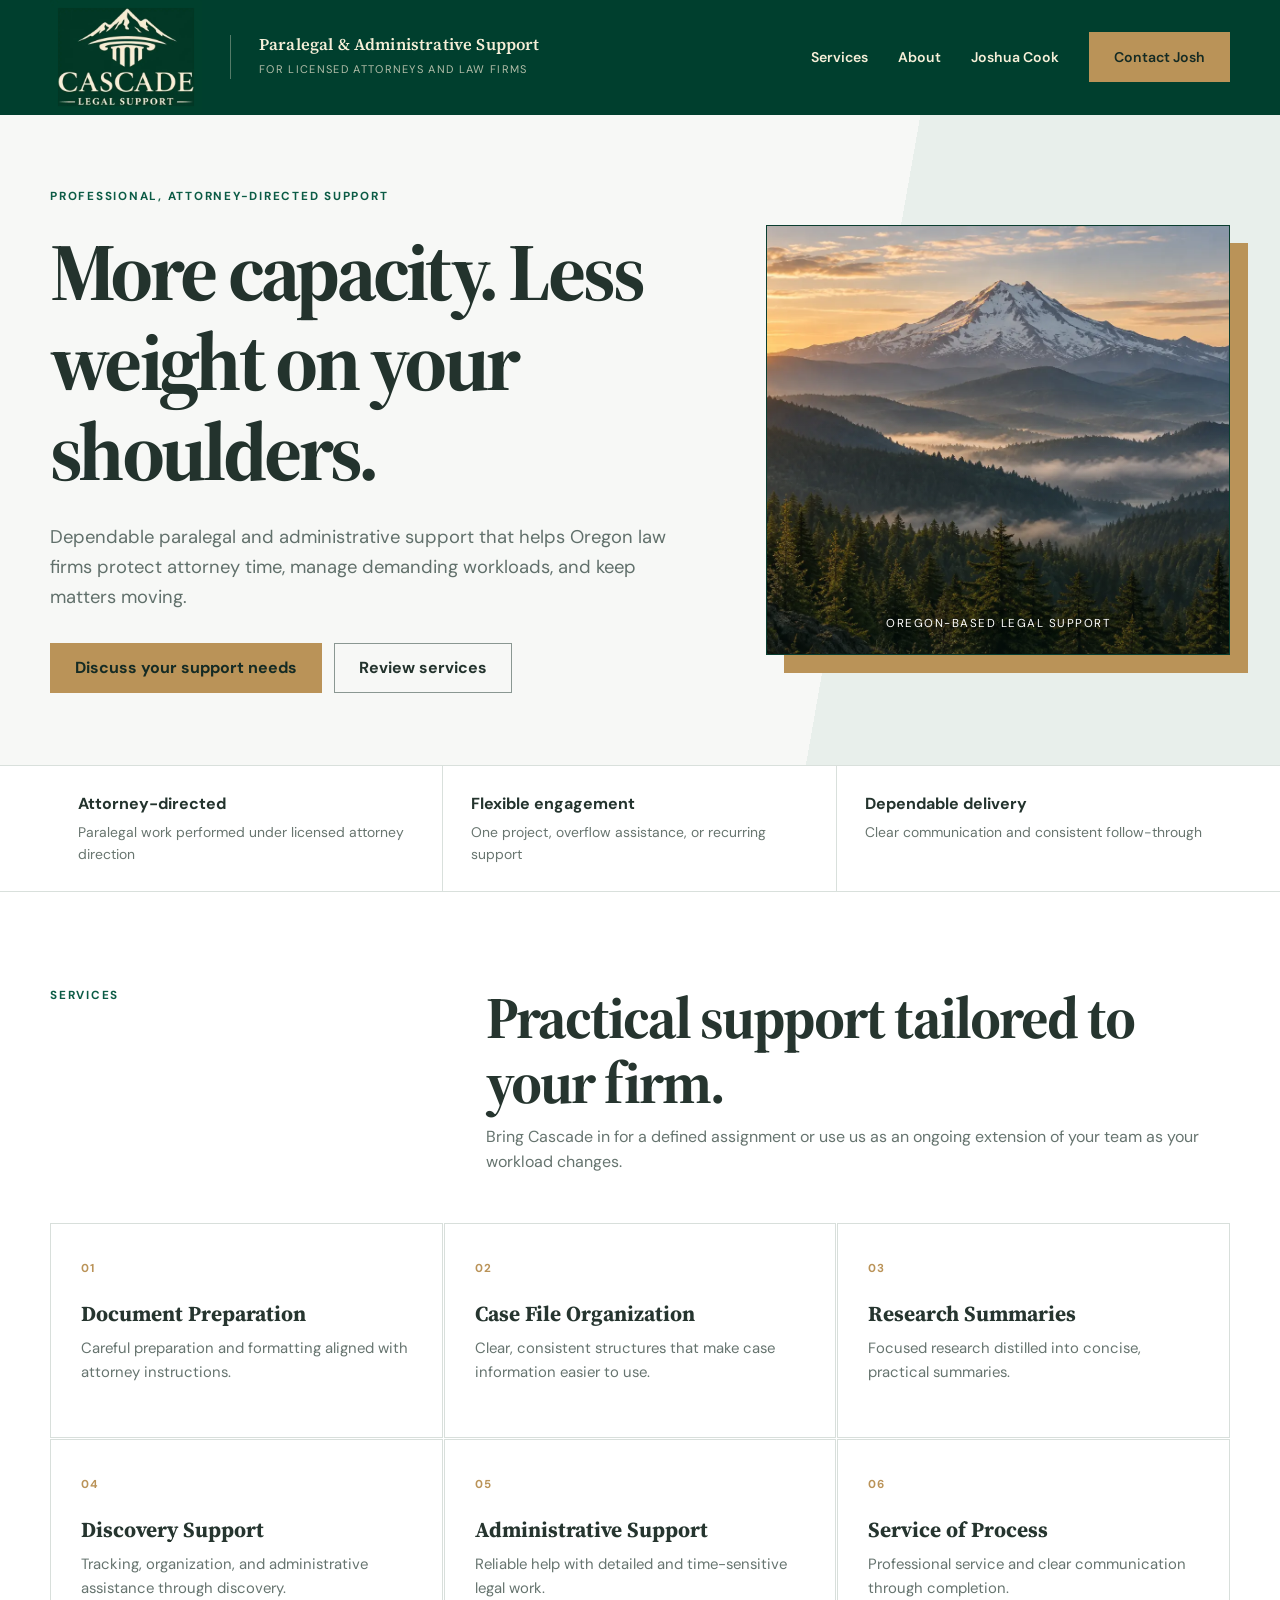
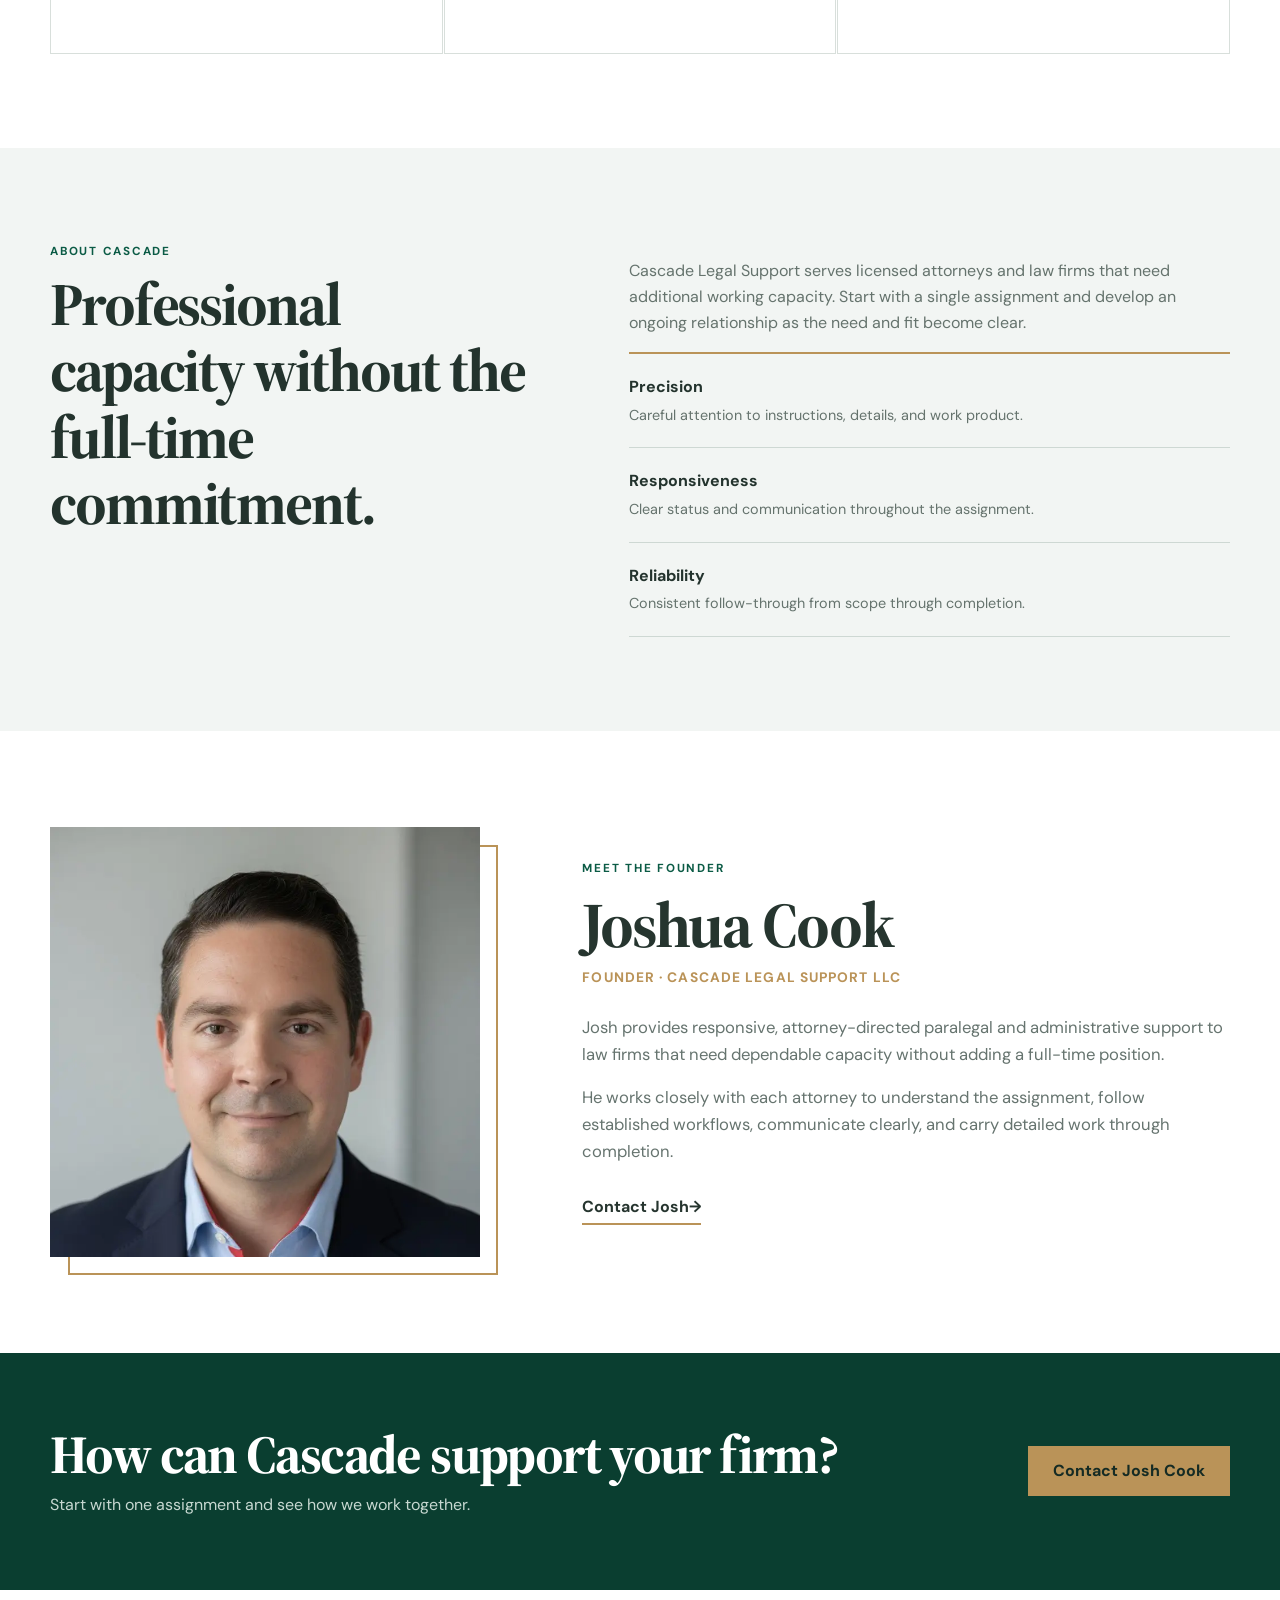
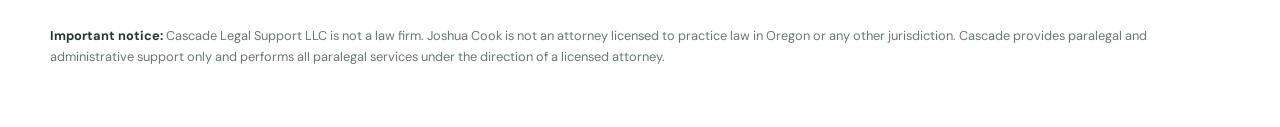
==== commit 6e78141a: "Match header green to original logo" ====
--- a/index.html
+++ b/index.html
@@ -6,10 +6,10 @@
   <title>Cascade Legal Support | Oregon Paralegal Support</title>
   <meta name="description" content="Dependable paralegal and administrative support for licensed Oregon attorneys and law firms.">
   <link rel="icon" type="image/webp" href="assets/cascade-original-logo-cropped.webp">
-  <link rel="stylesheet" href="fresh.css?v=20260925b">
+  <link rel="stylesheet" href="fresh.css?v=20260925c">
 </head>
 <body class="t1 production" data-theme="1">
   <div id="app"></div>
-  <script src="fresh.js?v=20260925b"></script>
+  <script src="fresh.js?v=20260925c"></script>
 </body>
 </html>
--- a/fresh.css
+++ b/fresh.css
@@ -1,6 +1,6 @@
 @import url('https://fonts.googleapis.com/css2?family=DM+Sans:wght@400;500;600;700&family=Manrope:wght@400;500;600;700&family=Merriweather:wght@400;700&family=Source+Serif+4:opsz,wght@8..60,500;600&display=swap');
 *{box-sizing:border-box}html{scroll-behavior:smooth}body{margin:0;background:var(--bg);color:var(--ink);font:16px/1.62 var(--sans);-webkit-font-smoothing:antialiased}.wrap{width:min(1180px,calc(100% - 44px));margin:auto}a{color:inherit}.picker{position:fixed;z-index:50;right:18px;bottom:18px;display:flex;gap:3px;padding:6px;background:#fff;border:1px solid #cfd7d3;box-shadow:0 10px 28px #162b2430}.picker a{width:35px;height:35px;display:grid;place-items:center;text-decoration:none;font-size:.75rem;font-weight:700;color:#26332f}.picker .active{background:var(--accent);color:var(--buttonText)}.topline{background:var(--top);color:var(--topText);font-size:.74rem;letter-spacing:.11em;text-transform:uppercase;text-align:center;padding:8px 16px}.site-header{background:var(--header);color:var(--headerText);border-bottom:1px solid var(--line)}nav{min-height:102px;display:flex;align-items:center;justify-content:space-between;gap:32px}.brand{display:flex;align-items:center;gap:16px;text-decoration:none}.brand img{width:78px;height:76px;object-fit:cover;display:block}.brand-copy strong{display:block;font:600 1.22rem/1.1 var(--serif);letter-spacing:-.01em}.brand-copy span{display:block;margin-top:5px;font-size:.67rem;letter-spacing:.13em;text-transform:uppercase;color:var(--brandSub)}.navlinks{display:flex;align-items:center;gap:30px}.navlinks a{text-decoration:none;font-size:.88rem;font-weight:600}.button{display:inline-flex;align-items:center;justify-content:center;min-height:50px;padding:0 24px;background:var(--accent);color:var(--buttonText);text-decoration:none;font-weight:700;border:1px solid var(--accent);border-radius:var(--radius)}.button.secondary{background:transparent;color:inherit;border-color:var(--secondaryBorder)}.hero{position:relative;overflow:hidden;background:var(--hero);color:var(--heroText);border-bottom:1px solid var(--line)}.hero-grid{min-height:650px;display:grid;grid-template-columns:1.16fr .84fr;gap:76px;align-items:center}.eyebrow{font-size:.73rem;letter-spacing:.15em;text-transform:uppercase;font-weight:700;color:var(--eyebrow)}h1,h2,h3{margin:0;line-height:1.1}h1,h2{font-family:var(--serif)}h1{font-size:clamp(3.1rem,6.4vw,6rem);letter-spacing:-.045em;margin:20px 0 27px;max-width:830px}.hero-copy p{font-size:1.15rem;color:var(--heroMuted);max-width:650px;margin:0 0 31px}.actions{display:flex;gap:12px;flex-wrap:wrap}.brand-panel{position:relative;background:var(--panel);border:1px solid var(--panelBorder);min-height:430px;display:flex;align-items:center;justify-content:center;padding:45px;border-radius:var(--panelRadius);box-shadow:var(--panelShadow)}.brand-panel img{width:min(310px,85%);height:auto;display:block;box-shadow:var(--logoShadow)}.brand-panel:after{content:var(--panelLabel);position:absolute;left:26px;right:26px;bottom:20px;text-align:center;color:var(--panelText);font-size:.72rem;letter-spacing:.13em;text-transform:uppercase}.trust{background:var(--trustBg);color:var(--trustText);border-bottom:1px solid var(--line)}.trust-grid{display:grid;grid-template-columns:repeat(3,1fr)}.trust-item{padding:25px 28px;border-right:1px solid var(--trustLine)}.trust-item:last-child{border:0}.trust-item strong{display:block;font-size:1rem}.trust-item span{display:block;margin-top:4px;font-size:.87rem;color:var(--trustMuted)}section.content{padding:94px 0}.section-head{display:grid;grid-template-columns:.66fr 1.34fr;gap:70px;margin-bottom:48px}.section-head h2{font-size:clamp(2.45rem,4.6vw,4.35rem);letter-spacing:-.035em}.section-head p{color:var(--muted);margin:8px 0 0}.services{display:grid;grid-template-columns:repeat(3,1fr);gap:var(--gap)}.service{background:var(--card);border:1px solid var(--cardBorder);padding:30px;min-height:215px;border-radius:var(--cardRadius);box-shadow:var(--cardShadow)}.service small{font-size:.72rem;font-weight:700;letter-spacing:.08em;color:var(--accent)}.service h3{font-family:var(--serif);font-size:1.34rem;margin:22px 0 10px}.service p{margin:0;color:var(--muted);font-size:.93rem}.about{background:var(--aboutBg);color:var(--aboutText)}.about-grid{display:grid;grid-template-columns:.9fr 1.1fr;gap:88px;align-items:start}.about h2{font-size:clamp(2.55rem,4.7vw,4.45rem);letter-spacing:-.035em;margin-top:10px}.about p{color:var(--aboutMuted)}.principles{border-top:2px solid var(--accent)}.principle{padding:20px 0;border-bottom:1px solid var(--aboutLine)}.principle strong{display:block}.principle span{display:block;margin-top:4px;color:var(--aboutMuted);font-size:.9rem}.cta{background:var(--ctaBg);color:var(--ctaText);padding:72px 0}.cta-grid{display:grid;grid-template-columns:1fr auto;gap:50px;align-items:center}.cta h2{font-size:clamp(2.35rem,4.2vw,4.05rem);letter-spacing:-.03em}.cta p{color:var(--ctaMuted);margin:8px 0 0}footer{background:var(--footerBg);color:var(--footerText);padding:36px 0 60px;font-size:.8rem}footer strong{color:var(--footerStrong)}
-body.t1{--sans:'DM Sans',sans-serif;--serif:'Source Serif 4',serif;--bg:#fff;--ink:#26352f;--muted:#66746f;--accent:#ba9358;--buttonText:#152b24;--top:#153727;--topText:#f6efd8;--header:#153727;--headerText:#f6efd8;--brandSub:#f6efd8;--line:#d9e0dc;--hero:linear-gradient(100deg,#f7f8f6 0 66%,#e8efeb 66%);--heroText:#23332d;--heroMuted:#61706b;--eyebrow:#0b5b45;--secondaryBorder:#8a9792;--panel:#0a3e30;--panelBorder:#0a3e30;--panelText:#dbe6e1;--panelRadius:0;--panelShadow:18px 18px 0 #ba9358;--logoShadow:none;--panelLabel:'Oregon-based legal support';--trustBg:#fff;--trustText:#23332d;--trustMuted:#68756f;--trustLine:#d9e0dc;--gap:1px;--card:#fff;--cardBorder:#d8dfdb;--cardRadius:0;--cardShadow:none;--aboutBg:#f2f5f3;--aboutText:#23332d;--aboutMuted:#65736d;--aboutLine:#ced8d3;--ctaBg:#0a3e30;--ctaText:#fff;--ctaMuted:#c7d8d1;--footerBg:#fff;--footerText:#6b7772;--footerStrong:#26352f}
+body.t1{--sans:'DM Sans',sans-serif;--serif:'Source Serif 4',serif;--bg:#fff;--ink:#26352f;--muted:#66746f;--accent:#ba9358;--buttonText:#152b24;--top:#003f2e;--topText:#f6efd8;--header:#003f2e;--headerText:#f6efd8;--brandSub:#f6efd8;--line:#d9e0dc;--hero:linear-gradient(100deg,#f7f8f6 0 66%,#e8efeb 66%);--heroText:#23332d;--heroMuted:#61706b;--eyebrow:#0b5b45;--secondaryBorder:#8a9792;--panel:#0a3e30;--panelBorder:#0a3e30;--panelText:#dbe6e1;--panelRadius:0;--panelShadow:18px 18px 0 #ba9358;--logoShadow:none;--panelLabel:'Oregon-based legal support';--trustBg:#fff;--trustText:#23332d;--trustMuted:#68756f;--trustLine:#d9e0dc;--gap:1px;--card:#fff;--cardBorder:#d8dfdb;--cardRadius:0;--cardShadow:none;--aboutBg:#f2f5f3;--aboutText:#23332d;--aboutMuted:#65736d;--aboutLine:#ced8d3;--ctaBg:#0a3e30;--ctaText:#fff;--ctaMuted:#c7d8d1;--footerBg:#fff;--footerText:#6b7772;--footerStrong:#26352f}
 body.t2{--sans:'Manrope',sans-serif;--serif:'Merriweather',serif;--bg:#f7f5ef;--ink:#293536;--muted:#687576;--accent:#c46f3f;--buttonText:#fff;--top:#27383b;--topText:#e7eceb;--header:#f7f5ef;--headerText:#293536;--brandSub:#6d7978;--line:#d7d5cd;--hero:#f7f5ef;--heroText:#293536;--heroMuted:#687576;--eyebrow:#a4512e;--secondaryBorder:#687576;--panel:#e3ebe7;--panelBorder:#c7d3cd;--panelText:#465b56;--panelRadius:120px 120px 8px 8px;--panelShadow:none;--logoShadow:0 22px 48px #29353622;--panelLabel:'Rooted in the Northwest';--trustBg:#27383b;--trustText:#fff;--trustMuted:#cbd5d3;--trustLine:#536264;--gap:18px;--card:#fff;--cardBorder:#dddcd5;--cardRadius:10px;--cardShadow:0 9px 25px #2836370b;--aboutBg:#e3ebe7;--aboutText:#293536;--aboutMuted:#5e706b;--aboutLine:#bbc9c3;--ctaBg:#c46f3f;--ctaText:#fff;--ctaMuted:#f4ddd1;--footerBg:#f7f5ef;--footerText:#6b7774;--footerStrong:#293536}
 body.t3{--sans:'DM Sans',sans-serif;--serif:'Merriweather',serif;--bg:#fff;--ink:#182d40;--muted:#657483;--accent:#2d678e;--buttonText:#fff;--top:#162c40;--topText:#d9e5ee;--header:#fff;--headerText:#182d40;--brandSub:#687988;--line:#d7e0e6;--hero:linear-gradient(135deg,#eef4f7 0%,#fff 72%);--heroText:#182d40;--heroMuted:#607383;--eyebrow:#2d678e;--secondaryBorder:#7e909e;--panel:#fff;--panelBorder:#ccd9e1;--panelText:#617585;--panelRadius:4px;--panelShadow:0 22px 55px #18364e1b;--logoShadow:none;--panelLabel:'Clear guidance. Reliable follow-through.';--trustBg:#162c40;--trustText:#fff;--trustMuted:#c5d4df;--trustLine:#405466;--gap:16px;--card:#fff;--cardBorder:#d3dfe6;--cardRadius:4px;--cardShadow:none;--aboutBg:#eef4f7;--aboutText:#182d40;--aboutMuted:#607383;--aboutLine:#cad9e2;--ctaBg:#2d678e;--ctaText:#fff;--ctaMuted:#d2e3ed;--footerBg:#fff;--footerText:#677785;--footerStrong:#182d40}
 body.t4{--sans:'Manrope',sans-serif;--serif:'Source Serif 4',serif;--bg:#fafafa;--ink:#252b2b;--muted:#68706f;--accent:#126453;--buttonText:#fff;--top:#202625;--topText:#e1e5e3;--header:#fff;--headerText:#252b2b;--brandSub:#69716f;--line:#dcdedd;--hero:#fff;--heroText:#252b2b;--heroMuted:#69716f;--eyebrow:#126453;--secondaryBorder:#7a8280;--panel:#f0f2f1;--panelBorder:#d8dcda;--panelText:#53605c;--panelRadius:0;--panelShadow:none;--logoShadow:0 0 0 18px #fff,0 0 0 19px #ced5d1;--panelLabel:'Independent support for licensed attorneys';--trustBg:#f0f2f1;--trustText:#283230;--trustMuted:#66716e;--trustLine:#d4d9d6;--gap:0;--card:#fff;--cardBorder:#d9dddb;--cardRadius:0;--cardShadow:none;--aboutBg:#202625;--aboutText:#fff;--aboutMuted:#c6ceca;--aboutLine:#4d5653;--ctaBg:#126453;--ctaText:#fff;--ctaMuted:#c7dfd8;--footerBg:#fff;--footerText:#69716f;--footerStrong:#252b2b}
@@ -14,7 +14,7 @@
 /* Updated Cascade identity and founder profile */
 .brand{gap:0}.brand img{width:270px;height:auto;object-fit:contain}.brand-copy{display:none}.mark-shell{width:min(360px,92%);aspect-ratio:1.1;display:grid;place-items:center;padding:30px;background:#fff;border-radius:50%;box-shadow:var(--logoShadow)}.brand-panel .mark-shell img{width:100%;height:auto;box-shadow:none}.profile{padding:96px 0;background:var(--profileBg,var(--bg));color:var(--ink)}.profile-grid{display:grid;grid-template-columns:minmax(280px,430px) 1fr;gap:clamp(54px,8vw,110px);align-items:center}.portrait-wrap{position:relative}.portrait-wrap:after{content:'';position:absolute;inset:18px -18px -18px 18px;border:2px solid var(--accent);z-index:0}.portrait-wrap img{position:relative;z-index:1;width:100%;aspect-ratio:1;object-fit:cover;display:block}.profile h2{font-size:clamp(2.8rem,5vw,4.8rem);letter-spacing:-.035em;margin:12px 0 6px}.profile .role{margin:0 0 25px;color:var(--accent);font-weight:700;font-size:.86rem;letter-spacing:.08em;text-transform:uppercase}.profile-copy>p:not(.role){max-width:650px;color:var(--muted);font-size:1.04rem}.text-link{display:inline-flex;margin-top:12px;color:var(--ink);font-weight:700;text-decoration:none;border-bottom:2px solid var(--accent);padding-bottom:3px}
 body.t1 .brand img{width:152px;border-radius:2px}
-body.t1 .site-header{border-bottom-color:#153727}
+body.t1 .site-header{border-bottom-color:#003f2e}
 .header-identity{display:flex;align-items:center;gap:28px;min-width:0}.header-tagline{padding-left:28px;border-left:1px solid rgba(246,239,216,.34);color:var(--headerText);white-space:nowrap}.header-tagline strong{display:block;font:600 1.03rem/1.25 var(--serif);letter-spacing:.01em}.header-tagline span{display:block;margin-top:5px;font-size:.69rem;letter-spacing:.12em;text-transform:uppercase;color:rgba(246,239,216,.72)}
 @media(max-width:840px){.profile-grid{grid-template-columns:1fr;gap:52px}.portrait-wrap{max-width:430px}}
 @media(max-width:560px){.brand img{width:205px;height:auto}.navlinks .button{padding:0 14px;min-height:44px}.site-header nav{gap:12px}.mark-shell{padding:22px}}
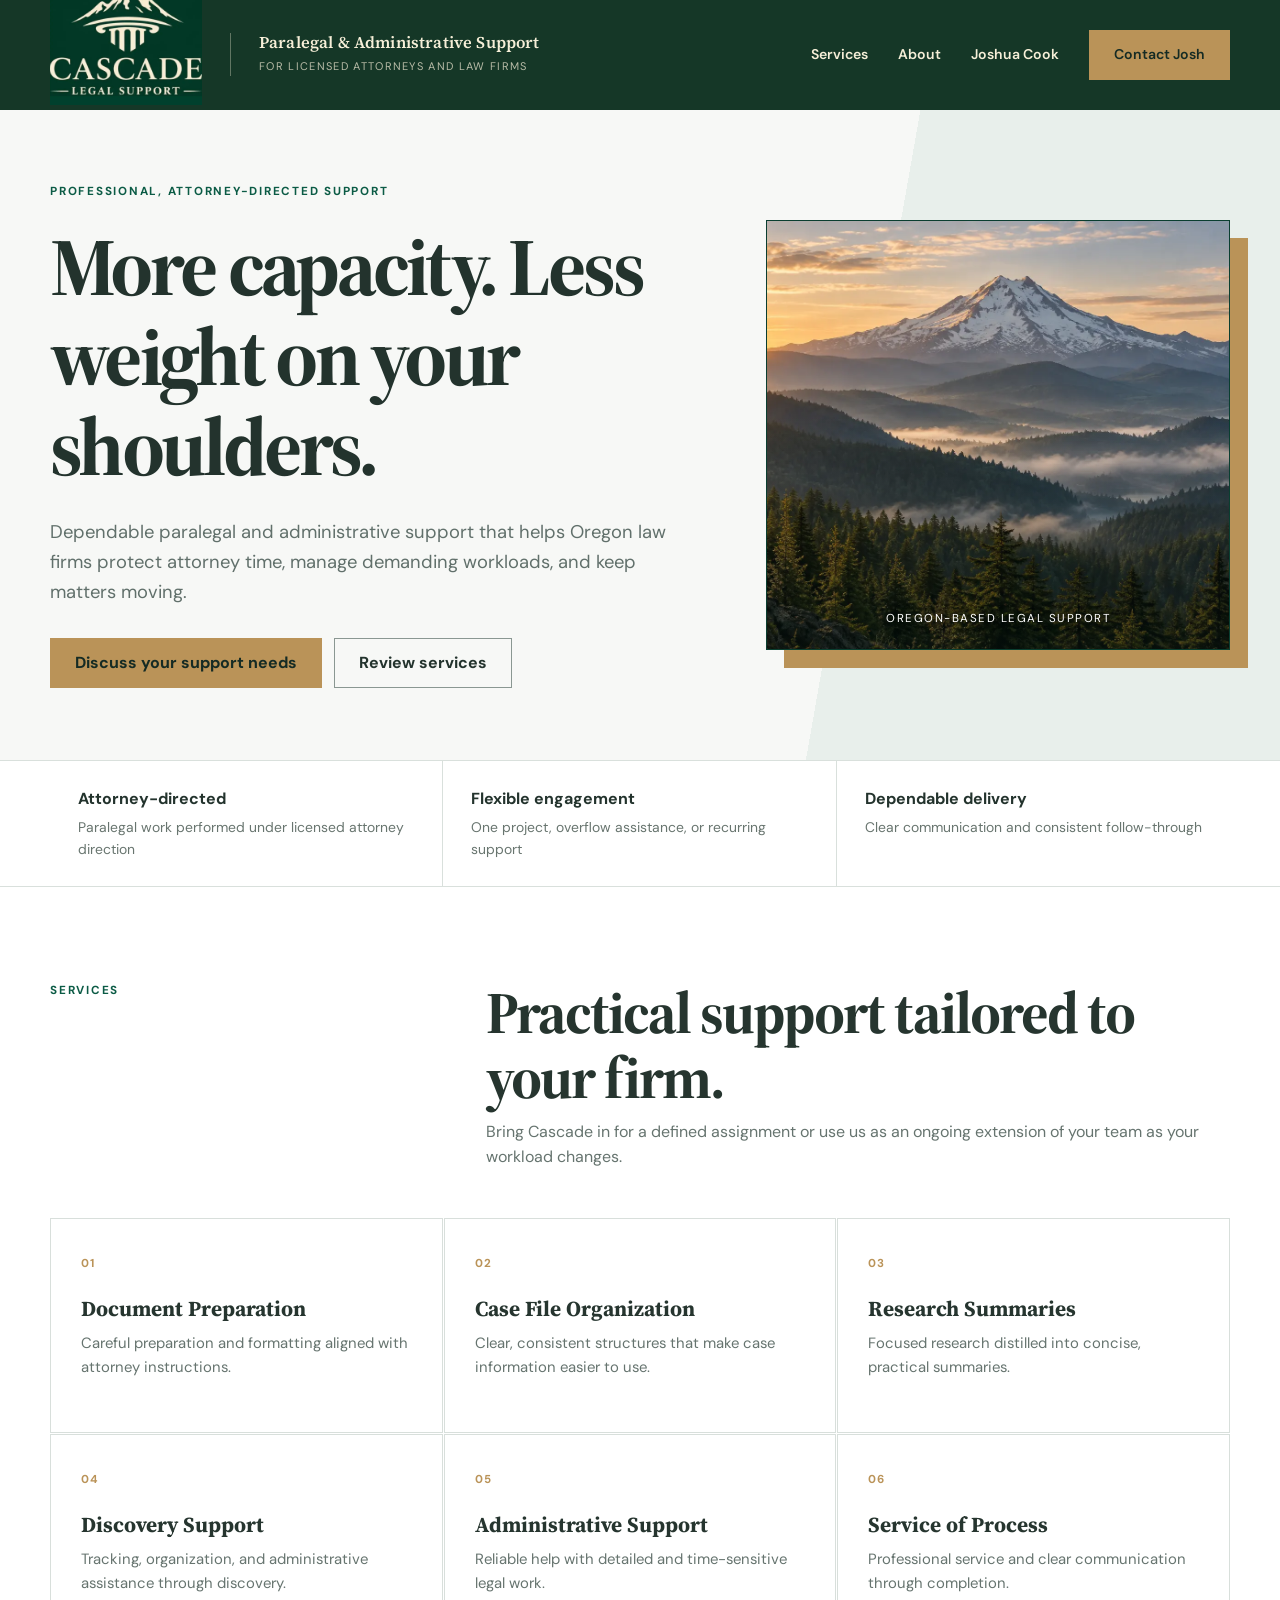
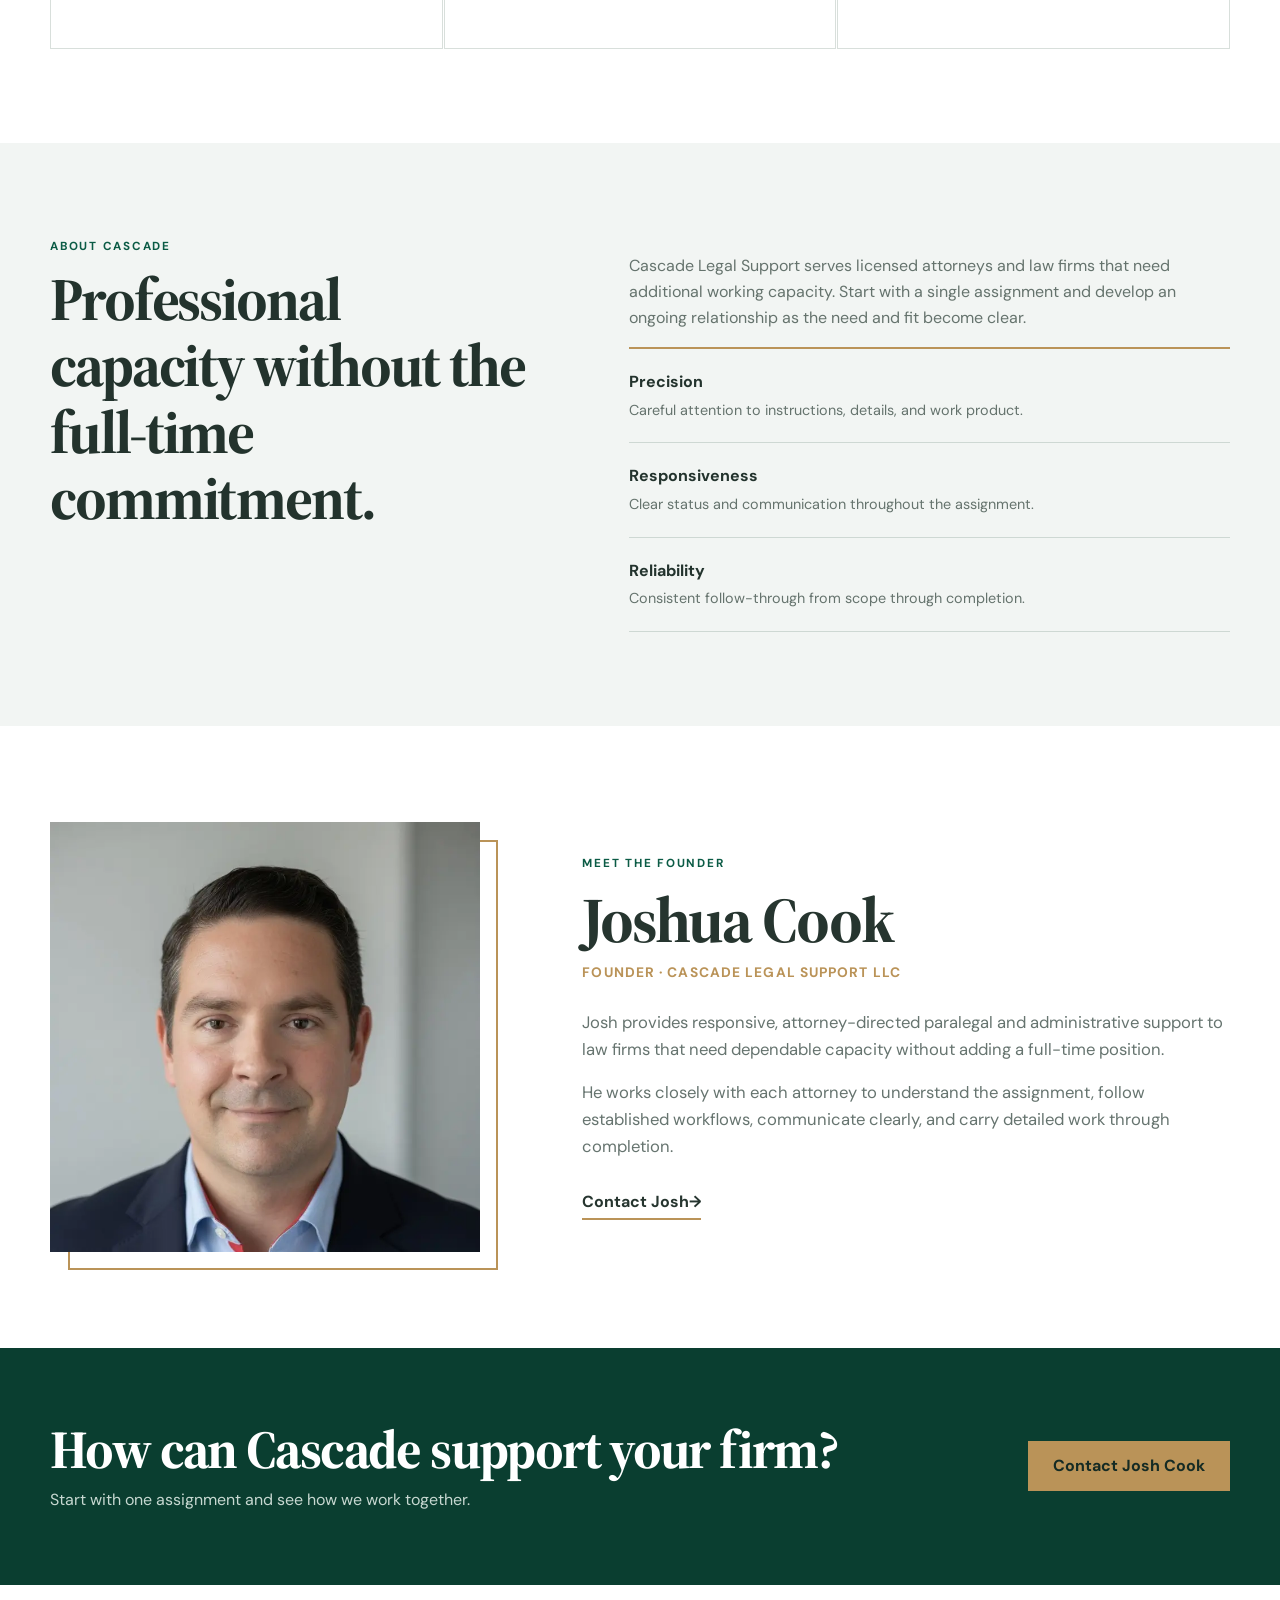
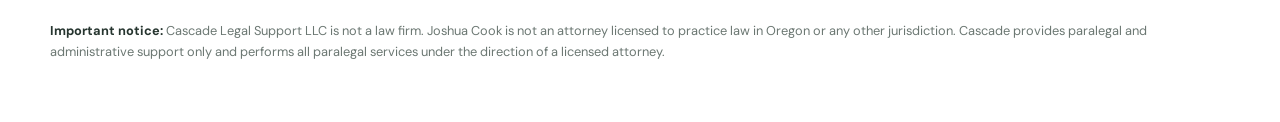
==== commit 3331fe3e: "Blend header seamlessly with logo" ====
--- a/index.html
+++ b/index.html
@@ -6,10 +6,10 @@
   <title>Cascade Legal Support | Oregon Paralegal Support</title>
   <meta name="description" content="Dependable paralegal and administrative support for licensed Oregon attorneys and law firms.">
   <link rel="icon" type="image/webp" href="assets/cascade-original-logo-cropped.webp">
-  <link rel="stylesheet" href="fresh.css?v=20260925c">
+  <link rel="stylesheet" href="fresh.css?v=20260925d">
 </head>
 <body class="t1 production" data-theme="1">
   <div id="app"></div>
-  <script src="fresh.js?v=20260925c"></script>
+  <script src="fresh.js?v=20260925d"></script>
 </body>
 </html>
--- a/fresh.css
+++ b/fresh.css
@@ -1,6 +1,6 @@
 @import url('https://fonts.googleapis.com/css2?family=DM+Sans:wght@400;500;600;700&family=Manrope:wght@400;500;600;700&family=Merriweather:wght@400;700&family=Source+Serif+4:opsz,wght@8..60,500;600&display=swap');
 *{box-sizing:border-box}html{scroll-behavior:smooth}body{margin:0;background:var(--bg);color:var(--ink);font:16px/1.62 var(--sans);-webkit-font-smoothing:antialiased}.wrap{width:min(1180px,calc(100% - 44px));margin:auto}a{color:inherit}.picker{position:fixed;z-index:50;right:18px;bottom:18px;display:flex;gap:3px;padding:6px;background:#fff;border:1px solid #cfd7d3;box-shadow:0 10px 28px #162b2430}.picker a{width:35px;height:35px;display:grid;place-items:center;text-decoration:none;font-size:.75rem;font-weight:700;color:#26332f}.picker .active{background:var(--accent);color:var(--buttonText)}.topline{background:var(--top);color:var(--topText);font-size:.74rem;letter-spacing:.11em;text-transform:uppercase;text-align:center;padding:8px 16px}.site-header{background:var(--header);color:var(--headerText);border-bottom:1px solid var(--line)}nav{min-height:102px;display:flex;align-items:center;justify-content:space-between;gap:32px}.brand{display:flex;align-items:center;gap:16px;text-decoration:none}.brand img{width:78px;height:76px;object-fit:cover;display:block}.brand-copy strong{display:block;font:600 1.22rem/1.1 var(--serif);letter-spacing:-.01em}.brand-copy span{display:block;margin-top:5px;font-size:.67rem;letter-spacing:.13em;text-transform:uppercase;color:var(--brandSub)}.navlinks{display:flex;align-items:center;gap:30px}.navlinks a{text-decoration:none;font-size:.88rem;font-weight:600}.button{display:inline-flex;align-items:center;justify-content:center;min-height:50px;padding:0 24px;background:var(--accent);color:var(--buttonText);text-decoration:none;font-weight:700;border:1px solid var(--accent);border-radius:var(--radius)}.button.secondary{background:transparent;color:inherit;border-color:var(--secondaryBorder)}.hero{position:relative;overflow:hidden;background:var(--hero);color:var(--heroText);border-bottom:1px solid var(--line)}.hero-grid{min-height:650px;display:grid;grid-template-columns:1.16fr .84fr;gap:76px;align-items:center}.eyebrow{font-size:.73rem;letter-spacing:.15em;text-transform:uppercase;font-weight:700;color:var(--eyebrow)}h1,h2,h3{margin:0;line-height:1.1}h1,h2{font-family:var(--serif)}h1{font-size:clamp(3.1rem,6.4vw,6rem);letter-spacing:-.045em;margin:20px 0 27px;max-width:830px}.hero-copy p{font-size:1.15rem;color:var(--heroMuted);max-width:650px;margin:0 0 31px}.actions{display:flex;gap:12px;flex-wrap:wrap}.brand-panel{position:relative;background:var(--panel);border:1px solid var(--panelBorder);min-height:430px;display:flex;align-items:center;justify-content:center;padding:45px;border-radius:var(--panelRadius);box-shadow:var(--panelShadow)}.brand-panel img{width:min(310px,85%);height:auto;display:block;box-shadow:var(--logoShadow)}.brand-panel:after{content:var(--panelLabel);position:absolute;left:26px;right:26px;bottom:20px;text-align:center;color:var(--panelText);font-size:.72rem;letter-spacing:.13em;text-transform:uppercase}.trust{background:var(--trustBg);color:var(--trustText);border-bottom:1px solid var(--line)}.trust-grid{display:grid;grid-template-columns:repeat(3,1fr)}.trust-item{padding:25px 28px;border-right:1px solid var(--trustLine)}.trust-item:last-child{border:0}.trust-item strong{display:block;font-size:1rem}.trust-item span{display:block;margin-top:4px;font-size:.87rem;color:var(--trustMuted)}section.content{padding:94px 0}.section-head{display:grid;grid-template-columns:.66fr 1.34fr;gap:70px;margin-bottom:48px}.section-head h2{font-size:clamp(2.45rem,4.6vw,4.35rem);letter-spacing:-.035em}.section-head p{color:var(--muted);margin:8px 0 0}.services{display:grid;grid-template-columns:repeat(3,1fr);gap:var(--gap)}.service{background:var(--card);border:1px solid var(--cardBorder);padding:30px;min-height:215px;border-radius:var(--cardRadius);box-shadow:var(--cardShadow)}.service small{font-size:.72rem;font-weight:700;letter-spacing:.08em;color:var(--accent)}.service h3{font-family:var(--serif);font-size:1.34rem;margin:22px 0 10px}.service p{margin:0;color:var(--muted);font-size:.93rem}.about{background:var(--aboutBg);color:var(--aboutText)}.about-grid{display:grid;grid-template-columns:.9fr 1.1fr;gap:88px;align-items:start}.about h2{font-size:clamp(2.55rem,4.7vw,4.45rem);letter-spacing:-.035em;margin-top:10px}.about p{color:var(--aboutMuted)}.principles{border-top:2px solid var(--accent)}.principle{padding:20px 0;border-bottom:1px solid var(--aboutLine)}.principle strong{display:block}.principle span{display:block;margin-top:4px;color:var(--aboutMuted);font-size:.9rem}.cta{background:var(--ctaBg);color:var(--ctaText);padding:72px 0}.cta-grid{display:grid;grid-template-columns:1fr auto;gap:50px;align-items:center}.cta h2{font-size:clamp(2.35rem,4.2vw,4.05rem);letter-spacing:-.03em}.cta p{color:var(--ctaMuted);margin:8px 0 0}footer{background:var(--footerBg);color:var(--footerText);padding:36px 0 60px;font-size:.8rem}footer strong{color:var(--footerStrong)}
-body.t1{--sans:'DM Sans',sans-serif;--serif:'Source Serif 4',serif;--bg:#fff;--ink:#26352f;--muted:#66746f;--accent:#ba9358;--buttonText:#152b24;--top:#003f2e;--topText:#f6efd8;--header:#003f2e;--headerText:#f6efd8;--brandSub:#f6efd8;--line:#d9e0dc;--hero:linear-gradient(100deg,#f7f8f6 0 66%,#e8efeb 66%);--heroText:#23332d;--heroMuted:#61706b;--eyebrow:#0b5b45;--secondaryBorder:#8a9792;--panel:#0a3e30;--panelBorder:#0a3e30;--panelText:#dbe6e1;--panelRadius:0;--panelShadow:18px 18px 0 #ba9358;--logoShadow:none;--panelLabel:'Oregon-based legal support';--trustBg:#fff;--trustText:#23332d;--trustMuted:#68756f;--trustLine:#d9e0dc;--gap:1px;--card:#fff;--cardBorder:#d8dfdb;--cardRadius:0;--cardShadow:none;--aboutBg:#f2f5f3;--aboutText:#23332d;--aboutMuted:#65736d;--aboutLine:#ced8d3;--ctaBg:#0a3e30;--ctaText:#fff;--ctaMuted:#c7d8d1;--footerBg:#fff;--footerText:#6b7772;--footerStrong:#26352f}
+body.t1{--sans:'DM Sans',sans-serif;--serif:'Source Serif 4',serif;--bg:#fff;--ink:#26352f;--muted:#66746f;--accent:#ba9358;--buttonText:#152b24;--top:#153727;--topText:#f6efd8;--header:#153727;--headerText:#f6efd8;--brandSub:#f6efd8;--line:#d9e0dc;--hero:linear-gradient(100deg,#f7f8f6 0 66%,#e8efeb 66%);--heroText:#23332d;--heroMuted:#61706b;--eyebrow:#0b5b45;--secondaryBorder:#8a9792;--panel:#0a3e30;--panelBorder:#0a3e30;--panelText:#dbe6e1;--panelRadius:0;--panelShadow:18px 18px 0 #ba9358;--logoShadow:none;--panelLabel:'Oregon-based legal support';--trustBg:#fff;--trustText:#23332d;--trustMuted:#68756f;--trustLine:#d9e0dc;--gap:1px;--card:#fff;--cardBorder:#d8dfdb;--cardRadius:0;--cardShadow:none;--aboutBg:#f2f5f3;--aboutText:#23332d;--aboutMuted:#65736d;--aboutLine:#ced8d3;--ctaBg:#0a3e30;--ctaText:#fff;--ctaMuted:#c7d8d1;--footerBg:#fff;--footerText:#6b7772;--footerStrong:#26352f}
 body.t2{--sans:'Manrope',sans-serif;--serif:'Merriweather',serif;--bg:#f7f5ef;--ink:#293536;--muted:#687576;--accent:#c46f3f;--buttonText:#fff;--top:#27383b;--topText:#e7eceb;--header:#f7f5ef;--headerText:#293536;--brandSub:#6d7978;--line:#d7d5cd;--hero:#f7f5ef;--heroText:#293536;--heroMuted:#687576;--eyebrow:#a4512e;--secondaryBorder:#687576;--panel:#e3ebe7;--panelBorder:#c7d3cd;--panelText:#465b56;--panelRadius:120px 120px 8px 8px;--panelShadow:none;--logoShadow:0 22px 48px #29353622;--panelLabel:'Rooted in the Northwest';--trustBg:#27383b;--trustText:#fff;--trustMuted:#cbd5d3;--trustLine:#536264;--gap:18px;--card:#fff;--cardBorder:#dddcd5;--cardRadius:10px;--cardShadow:0 9px 25px #2836370b;--aboutBg:#e3ebe7;--aboutText:#293536;--aboutMuted:#5e706b;--aboutLine:#bbc9c3;--ctaBg:#c46f3f;--ctaText:#fff;--ctaMuted:#f4ddd1;--footerBg:#f7f5ef;--footerText:#6b7774;--footerStrong:#293536}
 body.t3{--sans:'DM Sans',sans-serif;--serif:'Merriweather',serif;--bg:#fff;--ink:#182d40;--muted:#657483;--accent:#2d678e;--buttonText:#fff;--top:#162c40;--topText:#d9e5ee;--header:#fff;--headerText:#182d40;--brandSub:#687988;--line:#d7e0e6;--hero:linear-gradient(135deg,#eef4f7 0%,#fff 72%);--heroText:#182d40;--heroMuted:#607383;--eyebrow:#2d678e;--secondaryBorder:#7e909e;--panel:#fff;--panelBorder:#ccd9e1;--panelText:#617585;--panelRadius:4px;--panelShadow:0 22px 55px #18364e1b;--logoShadow:none;--panelLabel:'Clear guidance. Reliable follow-through.';--trustBg:#162c40;--trustText:#fff;--trustMuted:#c5d4df;--trustLine:#405466;--gap:16px;--card:#fff;--cardBorder:#d3dfe6;--cardRadius:4px;--cardShadow:none;--aboutBg:#eef4f7;--aboutText:#182d40;--aboutMuted:#607383;--aboutLine:#cad9e2;--ctaBg:#2d678e;--ctaText:#fff;--ctaMuted:#d2e3ed;--footerBg:#fff;--footerText:#677785;--footerStrong:#182d40}
 body.t4{--sans:'Manrope',sans-serif;--serif:'Source Serif 4',serif;--bg:#fafafa;--ink:#252b2b;--muted:#68706f;--accent:#126453;--buttonText:#fff;--top:#202625;--topText:#e1e5e3;--header:#fff;--headerText:#252b2b;--brandSub:#69716f;--line:#dcdedd;--hero:#fff;--heroText:#252b2b;--heroMuted:#69716f;--eyebrow:#126453;--secondaryBorder:#7a8280;--panel:#f0f2f1;--panelBorder:#d8dcda;--panelText:#53605c;--panelRadius:0;--panelShadow:none;--logoShadow:0 0 0 18px #fff,0 0 0 19px #ced5d1;--panelLabel:'Independent support for licensed attorneys';--trustBg:#f0f2f1;--trustText:#283230;--trustMuted:#66716e;--trustLine:#d4d9d6;--gap:0;--card:#fff;--cardBorder:#d9dddb;--cardRadius:0;--cardShadow:none;--aboutBg:#202625;--aboutText:#fff;--aboutMuted:#c6ceca;--aboutLine:#4d5653;--ctaBg:#126453;--ctaText:#fff;--ctaMuted:#c7dfd8;--footerBg:#fff;--footerText:#69716f;--footerStrong:#252b2b}
@@ -13,12 +13,13 @@
 
 /* Updated Cascade identity and founder profile */
 .brand{gap:0}.brand img{width:270px;height:auto;object-fit:contain}.brand-copy{display:none}.mark-shell{width:min(360px,92%);aspect-ratio:1.1;display:grid;place-items:center;padding:30px;background:#fff;border-radius:50%;box-shadow:var(--logoShadow)}.brand-panel .mark-shell img{width:100%;height:auto;box-shadow:none}.profile{padding:96px 0;background:var(--profileBg,var(--bg));color:var(--ink)}.profile-grid{display:grid;grid-template-columns:minmax(280px,430px) 1fr;gap:clamp(54px,8vw,110px);align-items:center}.portrait-wrap{position:relative}.portrait-wrap:after{content:'';position:absolute;inset:18px -18px -18px 18px;border:2px solid var(--accent);z-index:0}.portrait-wrap img{position:relative;z-index:1;width:100%;aspect-ratio:1;object-fit:cover;display:block}.profile h2{font-size:clamp(2.8rem,5vw,4.8rem);letter-spacing:-.035em;margin:12px 0 6px}.profile .role{margin:0 0 25px;color:var(--accent);font-weight:700;font-size:.86rem;letter-spacing:.08em;text-transform:uppercase}.profile-copy>p:not(.role){max-width:650px;color:var(--muted);font-size:1.04rem}.text-link{display:inline-flex;margin-top:12px;color:var(--ink);font-weight:700;text-decoration:none;border-bottom:2px solid var(--accent);padding-bottom:3px}
-body.t1 .brand img{width:152px;border-radius:2px}
-body.t1 .site-header{border-bottom-color:#003f2e}
+body.t1 .brand{width:152px;height:109px;overflow:hidden}
+body.t1 .brand img{width:172px;max-width:none;border-radius:0;transform:translate(-10px,-14px)}
+body.t1 .site-header{border-bottom-color:#153727}
 .header-identity{display:flex;align-items:center;gap:28px;min-width:0}.header-tagline{padding-left:28px;border-left:1px solid rgba(246,239,216,.34);color:var(--headerText);white-space:nowrap}.header-tagline strong{display:block;font:600 1.03rem/1.25 var(--serif);letter-spacing:.01em}.header-tagline span{display:block;margin-top:5px;font-size:.69rem;letter-spacing:.12em;text-transform:uppercase;color:rgba(246,239,216,.72)}
 @media(max-width:840px){.profile-grid{grid-template-columns:1fr;gap:52px}.portrait-wrap{max-width:430px}}
 @media(max-width:560px){.brand img{width:205px;height:auto}.navlinks .button{padding:0 14px;min-height:44px}.site-header nav{gap:12px}.mark-shell{padding:22px}}
-@media(max-width:560px){body.t1 .brand img{width:128px}}
+@media(max-width:560px){body.t1 .brand{width:128px;height:92px}body.t1 .brand img{width:145px;transform:translate(-9px,-12px)}}
 @media(max-width:1060px){.header-tagline{display:none}.navlinks{gap:20px}}
 
 /* Cascade landscape hero photography */
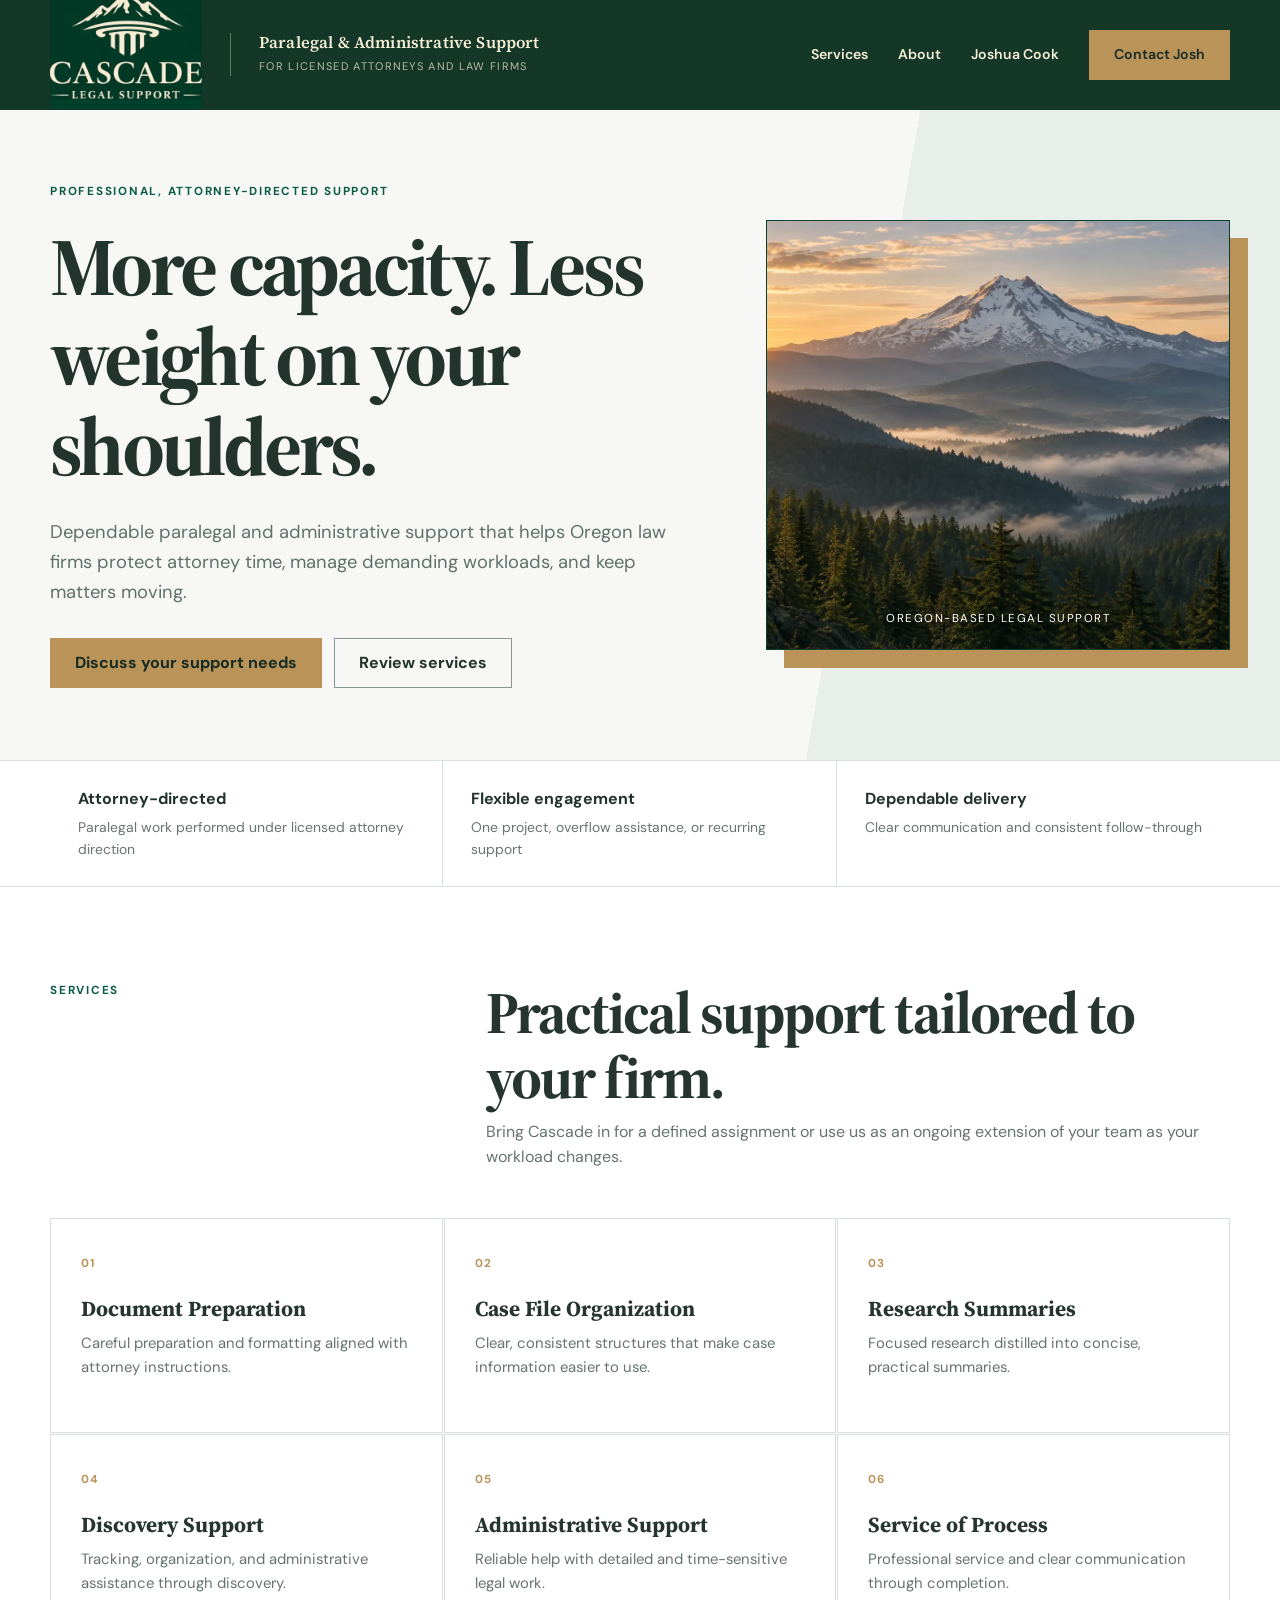
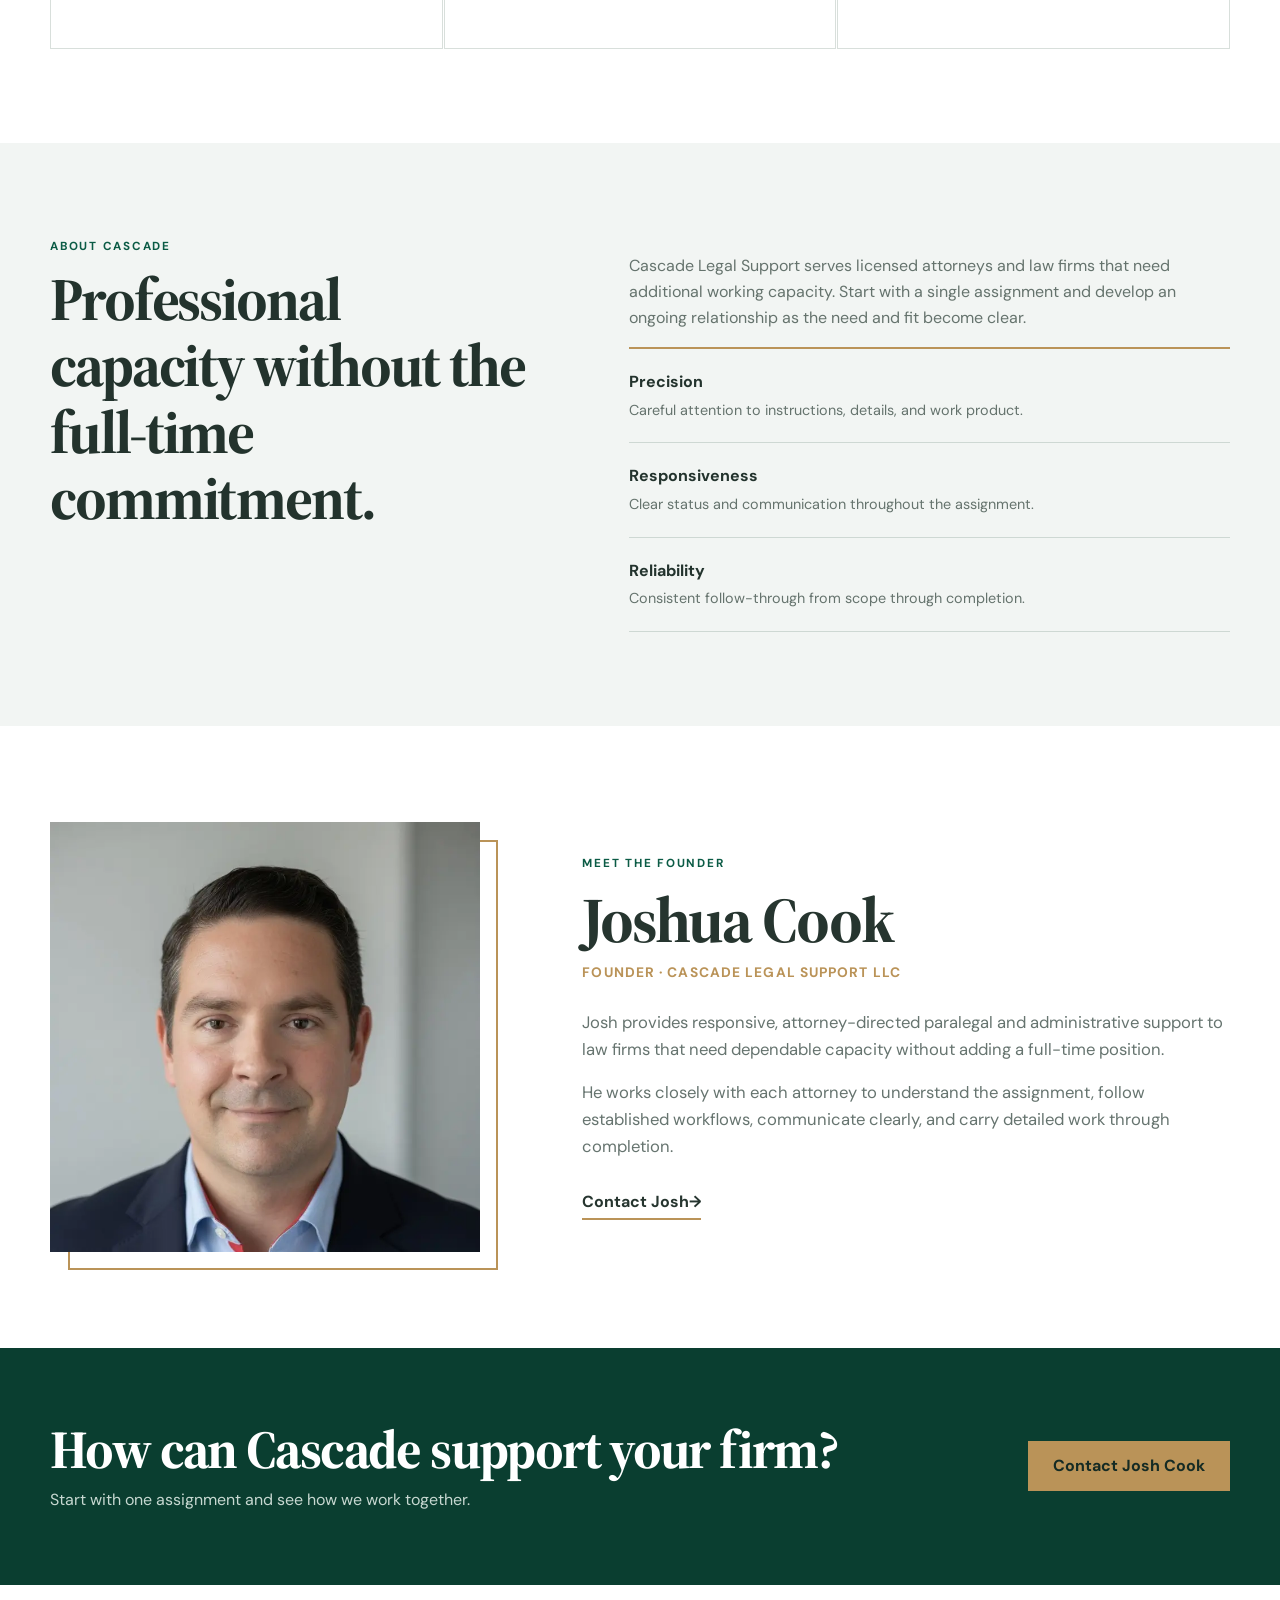
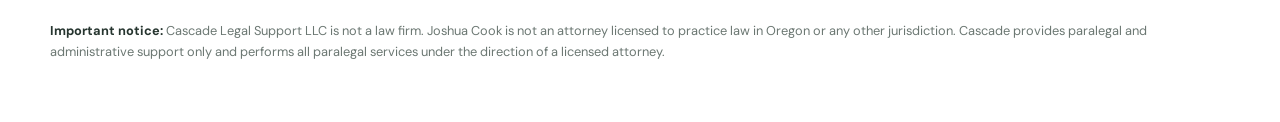
==== commit e2e569c1: "Refine seamless logo crop" ====
--- a/index.html
+++ b/index.html
@@ -6,10 +6,10 @@
   <title>Cascade Legal Support | Oregon Paralegal Support</title>
   <meta name="description" content="Dependable paralegal and administrative support for licensed Oregon attorneys and law firms.">
   <link rel="icon" type="image/webp" href="assets/cascade-original-logo-cropped.webp">
-  <link rel="stylesheet" href="fresh.css?v=20260925d">
+  <link rel="stylesheet" href="fresh.css?v=20260925e">
 </head>
 <body class="t1 production" data-theme="1">
   <div id="app"></div>
-  <script src="fresh.js?v=20260925d"></script>
+  <script src="fresh.js?v=20260925e"></script>
 </body>
 </html>
--- a/fresh.css
+++ b/fresh.css
@@ -14,12 +14,12 @@
 /* Updated Cascade identity and founder profile */
 .brand{gap:0}.brand img{width:270px;height:auto;object-fit:contain}.brand-copy{display:none}.mark-shell{width:min(360px,92%);aspect-ratio:1.1;display:grid;place-items:center;padding:30px;background:#fff;border-radius:50%;box-shadow:var(--logoShadow)}.brand-panel .mark-shell img{width:100%;height:auto;box-shadow:none}.profile{padding:96px 0;background:var(--profileBg,var(--bg));color:var(--ink)}.profile-grid{display:grid;grid-template-columns:minmax(280px,430px) 1fr;gap:clamp(54px,8vw,110px);align-items:center}.portrait-wrap{position:relative}.portrait-wrap:after{content:'';position:absolute;inset:18px -18px -18px 18px;border:2px solid var(--accent);z-index:0}.portrait-wrap img{position:relative;z-index:1;width:100%;aspect-ratio:1;object-fit:cover;display:block}.profile h2{font-size:clamp(2.8rem,5vw,4.8rem);letter-spacing:-.035em;margin:12px 0 6px}.profile .role{margin:0 0 25px;color:var(--accent);font-weight:700;font-size:.86rem;letter-spacing:.08em;text-transform:uppercase}.profile-copy>p:not(.role){max-width:650px;color:var(--muted);font-size:1.04rem}.text-link{display:inline-flex;margin-top:12px;color:var(--ink);font-weight:700;text-decoration:none;border-bottom:2px solid var(--accent);padding-bottom:3px}
 body.t1 .brand{width:152px;height:109px;overflow:hidden}
-body.t1 .brand img{width:172px;max-width:none;border-radius:0;transform:translate(-10px,-14px)}
+body.t1 .brand img{width:172px;max-width:none;border-radius:0;transform:translate(-10px,-10px)}
 body.t1 .site-header{border-bottom-color:#153727}
 .header-identity{display:flex;align-items:center;gap:28px;min-width:0}.header-tagline{padding-left:28px;border-left:1px solid rgba(246,239,216,.34);color:var(--headerText);white-space:nowrap}.header-tagline strong{display:block;font:600 1.03rem/1.25 var(--serif);letter-spacing:.01em}.header-tagline span{display:block;margin-top:5px;font-size:.69rem;letter-spacing:.12em;text-transform:uppercase;color:rgba(246,239,216,.72)}
 @media(max-width:840px){.profile-grid{grid-template-columns:1fr;gap:52px}.portrait-wrap{max-width:430px}}
 @media(max-width:560px){.brand img{width:205px;height:auto}.navlinks .button{padding:0 14px;min-height:44px}.site-header nav{gap:12px}.mark-shell{padding:22px}}
-@media(max-width:560px){body.t1 .brand{width:128px;height:92px}body.t1 .brand img{width:145px;transform:translate(-9px,-12px)}}
+@media(max-width:560px){body.t1 .brand{width:128px;height:92px}body.t1 .brand img{width:145px;transform:translate(-9px,-9px)}}
 @media(max-width:1060px){.header-tagline{display:none}.navlinks{gap:20px}}
 
 /* Cascade landscape hero photography */
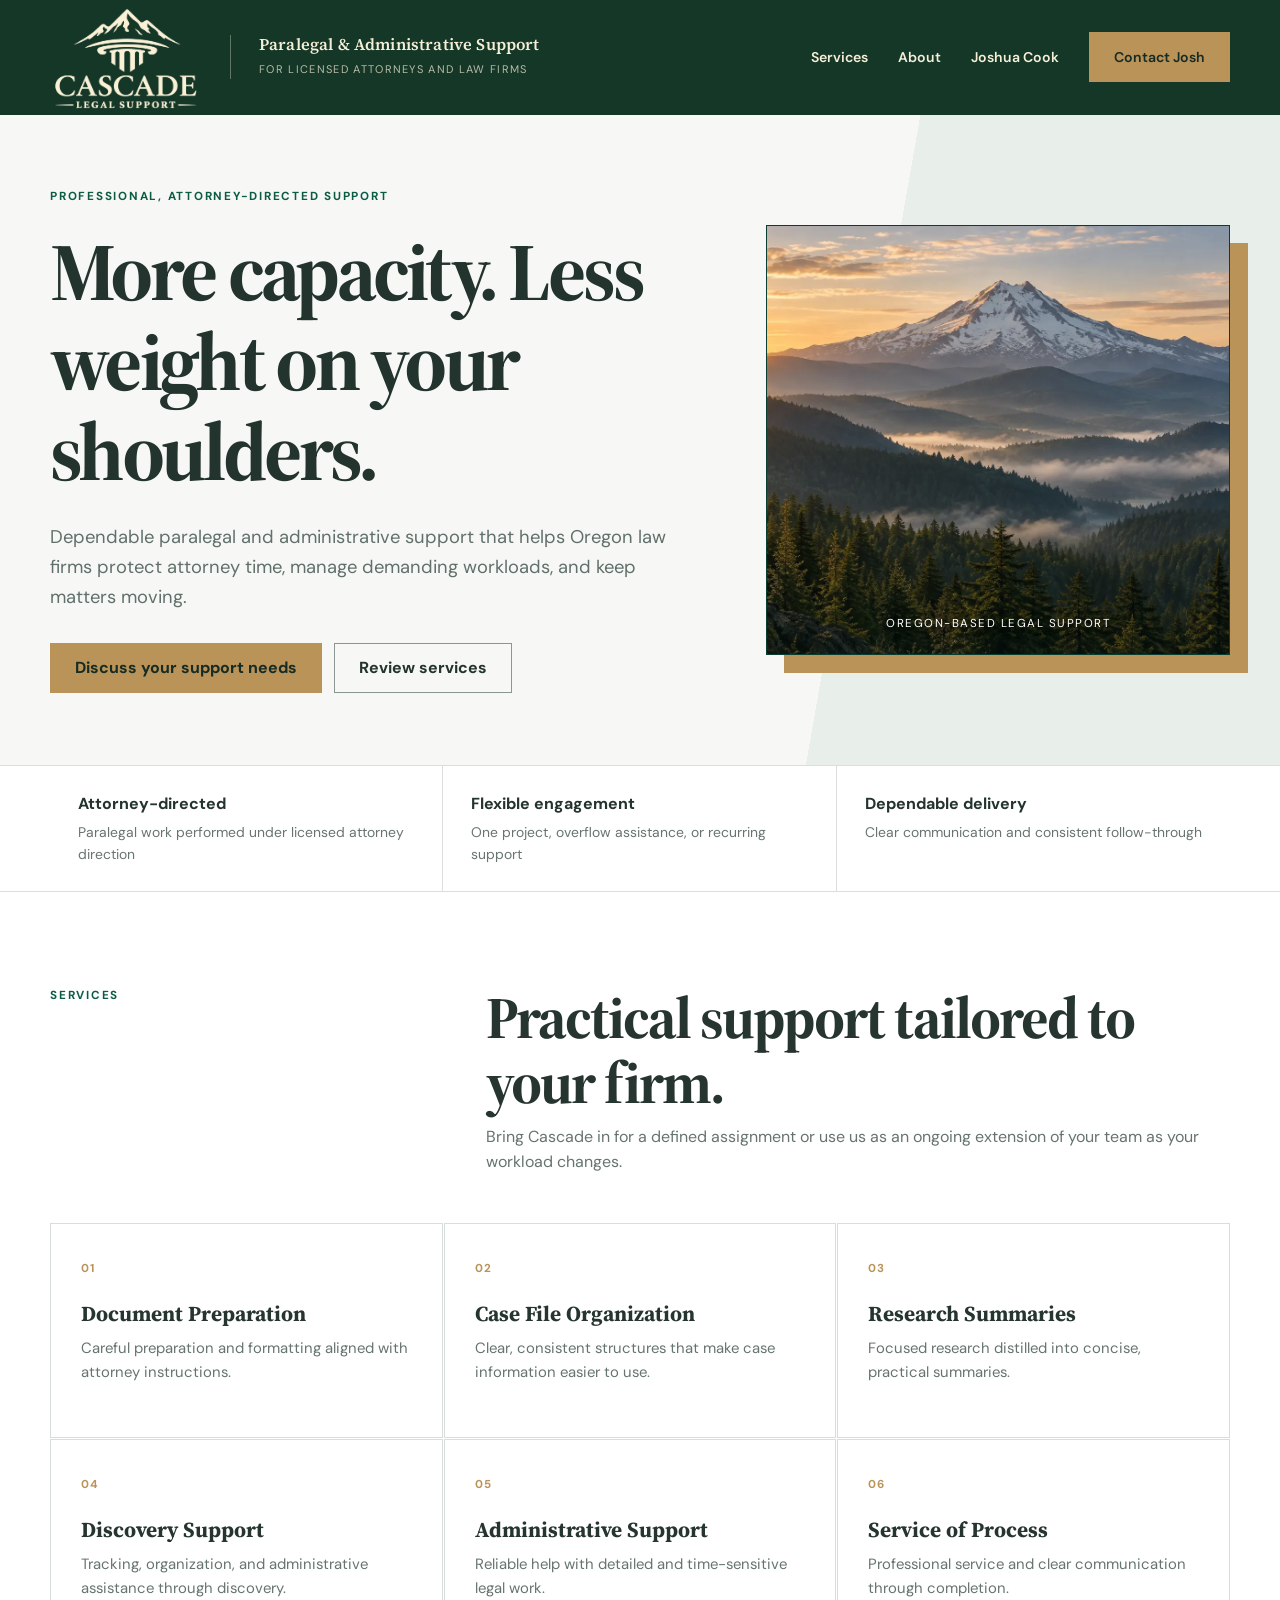
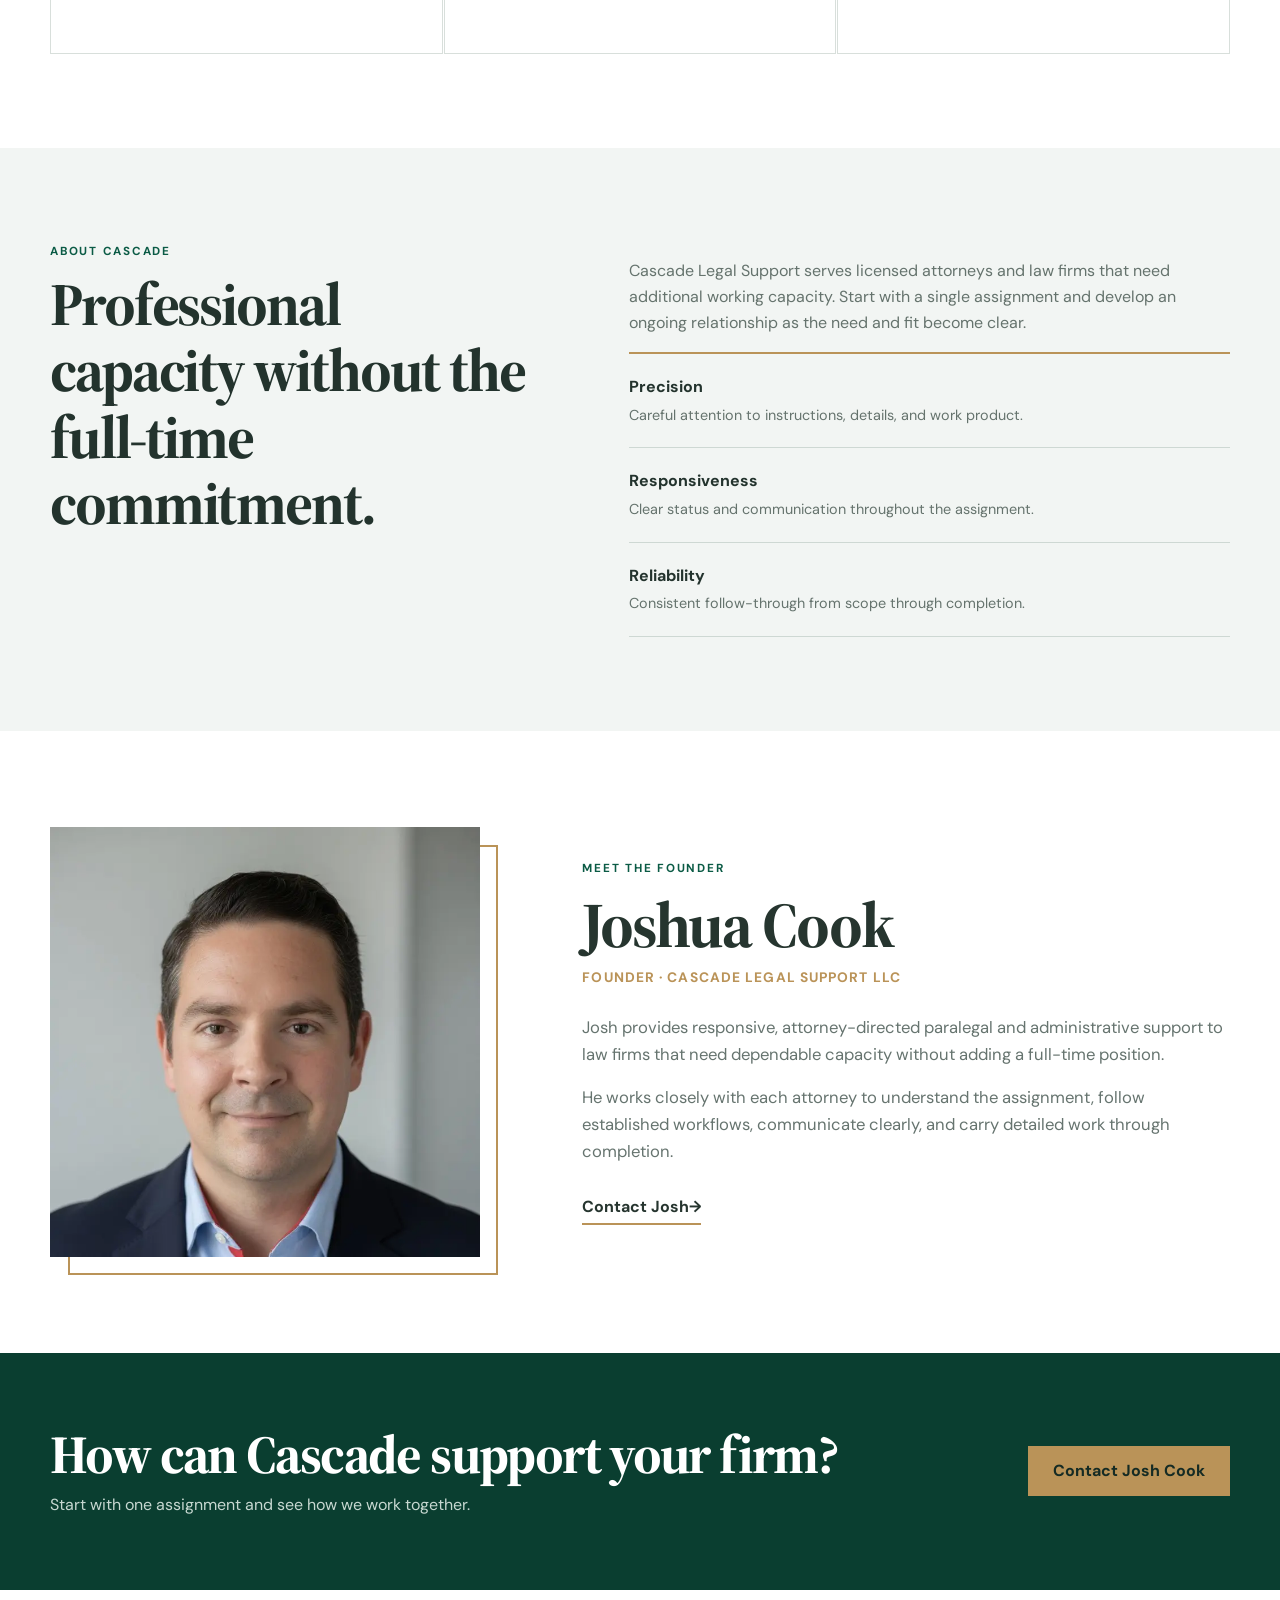
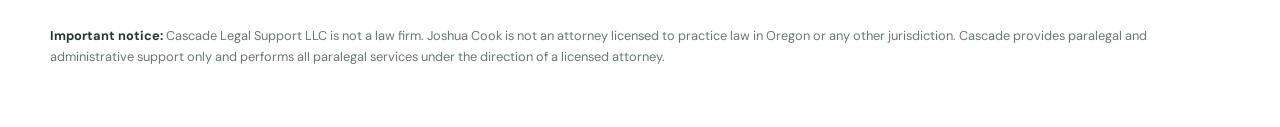
==== commit 9a6adb5e: "Use transparent logo and restore full mountain" ====
--- a/index.html
+++ b/index.html
@@ -6,10 +6,10 @@
   <title>Cascade Legal Support | Oregon Paralegal Support</title>
   <meta name="description" content="Dependable paralegal and administrative support for licensed Oregon attorneys and law firms.">
   <link rel="icon" type="image/webp" href="assets/cascade-original-logo-cropped.webp">
-  <link rel="stylesheet" href="fresh.css?v=20260925e">
+  <link rel="stylesheet" href="fresh.css?v=20260925f">
 </head>
 <body class="t1 production" data-theme="1">
   <div id="app"></div>
-  <script src="fresh.js?v=20260925e"></script>
+  <script src="fresh.js?v=20260925f"></script>
 </body>
 </html>
--- a/fresh.css
+++ b/fresh.css
@@ -13,13 +13,13 @@
 
 /* Updated Cascade identity and founder profile */
 .brand{gap:0}.brand img{width:270px;height:auto;object-fit:contain}.brand-copy{display:none}.mark-shell{width:min(360px,92%);aspect-ratio:1.1;display:grid;place-items:center;padding:30px;background:#fff;border-radius:50%;box-shadow:var(--logoShadow)}.brand-panel .mark-shell img{width:100%;height:auto;box-shadow:none}.profile{padding:96px 0;background:var(--profileBg,var(--bg));color:var(--ink)}.profile-grid{display:grid;grid-template-columns:minmax(280px,430px) 1fr;gap:clamp(54px,8vw,110px);align-items:center}.portrait-wrap{position:relative}.portrait-wrap:after{content:'';position:absolute;inset:18px -18px -18px 18px;border:2px solid var(--accent);z-index:0}.portrait-wrap img{position:relative;z-index:1;width:100%;aspect-ratio:1;object-fit:cover;display:block}.profile h2{font-size:clamp(2.8rem,5vw,4.8rem);letter-spacing:-.035em;margin:12px 0 6px}.profile .role{margin:0 0 25px;color:var(--accent);font-weight:700;font-size:.86rem;letter-spacing:.08em;text-transform:uppercase}.profile-copy>p:not(.role){max-width:650px;color:var(--muted);font-size:1.04rem}.text-link{display:inline-flex;margin-top:12px;color:var(--ink);font-weight:700;text-decoration:none;border-bottom:2px solid var(--accent);padding-bottom:3px}
-body.t1 .brand{width:152px;height:109px;overflow:hidden}
-body.t1 .brand img{width:172px;max-width:none;border-radius:0;transform:translate(-10px,-10px)}
+body.t1 .brand{width:auto;height:auto;overflow:visible}
+body.t1 .brand img{width:152px;height:auto;max-width:none;border-radius:0;transform:none}
 body.t1 .site-header{border-bottom-color:#153727}
 .header-identity{display:flex;align-items:center;gap:28px;min-width:0}.header-tagline{padding-left:28px;border-left:1px solid rgba(246,239,216,.34);color:var(--headerText);white-space:nowrap}.header-tagline strong{display:block;font:600 1.03rem/1.25 var(--serif);letter-spacing:.01em}.header-tagline span{display:block;margin-top:5px;font-size:.69rem;letter-spacing:.12em;text-transform:uppercase;color:rgba(246,239,216,.72)}
 @media(max-width:840px){.profile-grid{grid-template-columns:1fr;gap:52px}.portrait-wrap{max-width:430px}}
 @media(max-width:560px){.brand img{width:205px;height:auto}.navlinks .button{padding:0 14px;min-height:44px}.site-header nav{gap:12px}.mark-shell{padding:22px}}
-@media(max-width:560px){body.t1 .brand{width:128px;height:92px}body.t1 .brand img{width:145px;transform:translate(-9px,-9px)}}
+@media(max-width:560px){body.t1 .brand{width:auto;height:auto}body.t1 .brand img{width:128px;height:auto;transform:none}}
 @media(max-width:1060px){.header-tagline{display:none}.navlinks{gap:20px}}
 
 /* Cascade landscape hero photography */
